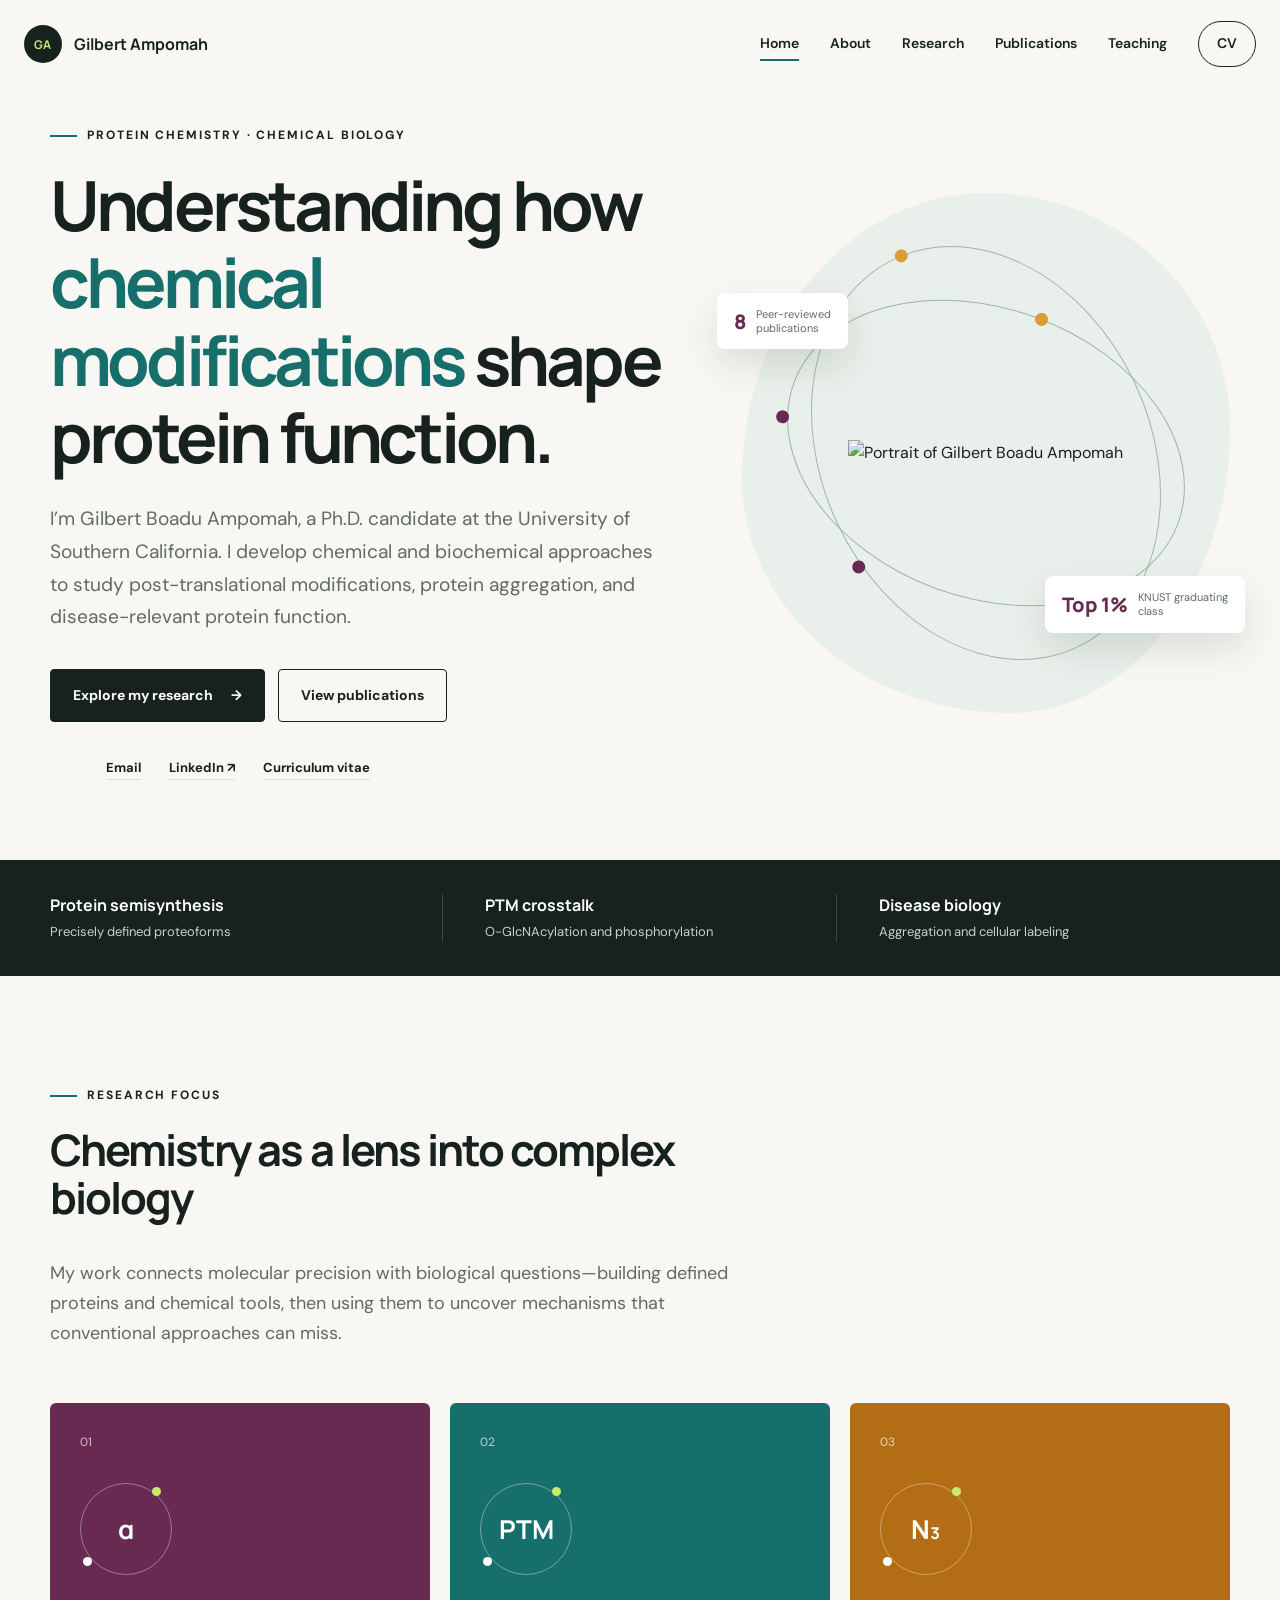
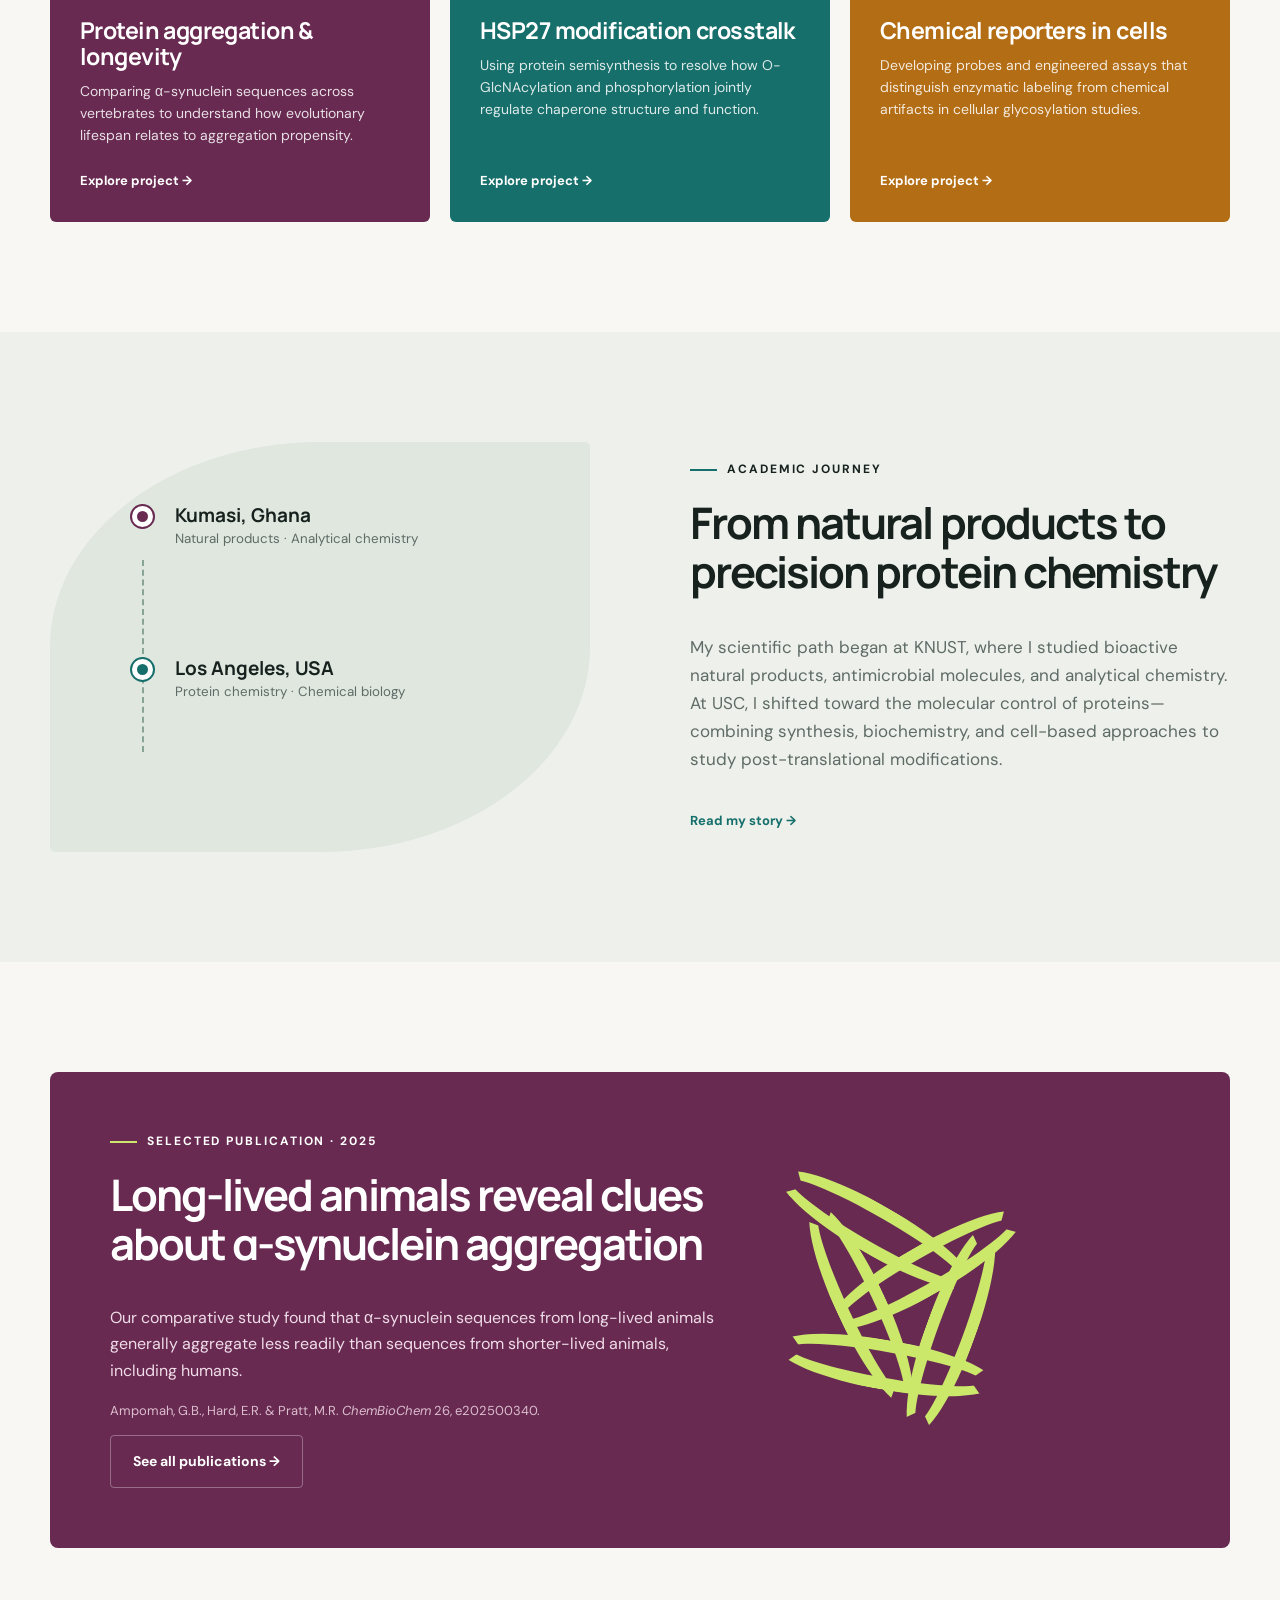
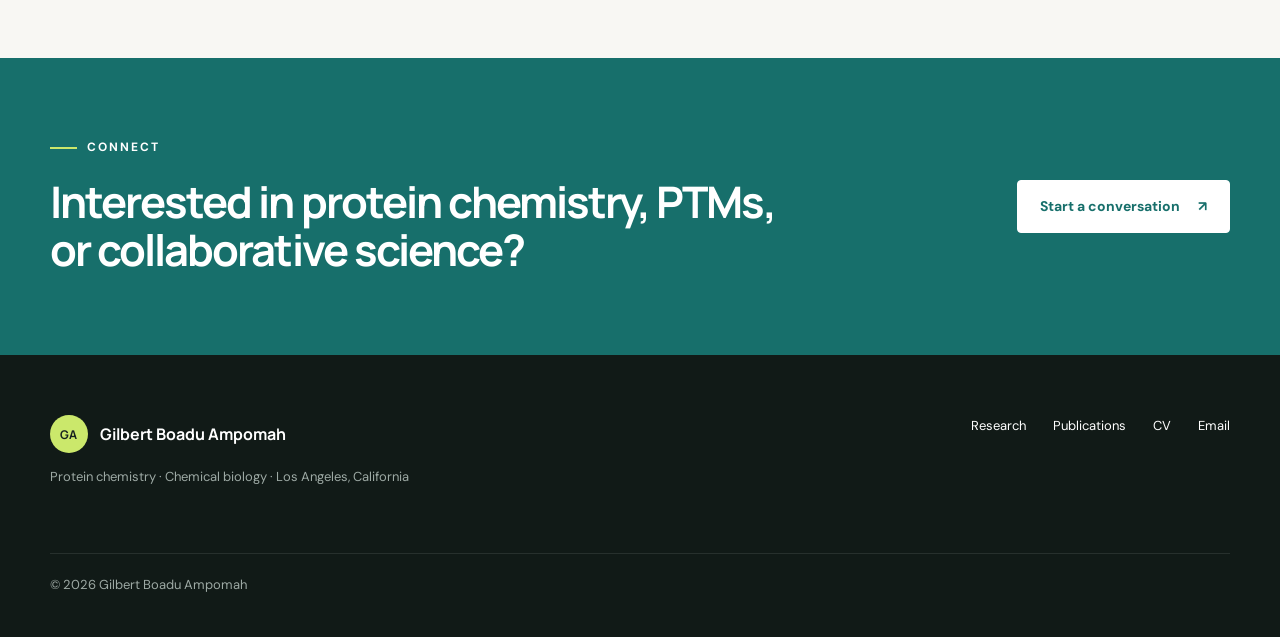
==== index.html @ d23932b8 "Update index.html" ====
<!doctype html>
<html lang="en">
<head>
  <meta charset="utf-8">
  <meta name="viewport" content="width=device-width, initial-scale=1">
  <meta name="description" content="Gilbert Boadu Ampomah is a protein chemist and chemical biologist studying post-translational modifications, protein function, and disease.">
  <title>Gilbert Boadu Ampomah | Protein Chemist</title>
  <link rel="preconnect" href="https://fonts.googleapis.com">
  <link rel="preconnect" href="https://fonts.gstatic.com" crossorigin>
  <link href="https://fonts.googleapis.com/css2?family=DM+Sans:wght@400;500;600;700&family=Manrope:wght@500;600;700;800&display=swap" rel="stylesheet">
  <link rel="stylesheet" href="assets/styles.css">
</head>
<body>
  <header class="site-header">
    <a class="brand" href="index.html" aria-label="Gilbert Ampomah home"><span class="brand-mark">GA</span><span>Gilbert Ampomah</span></a>
    <button class="menu-toggle" aria-expanded="false" aria-controls="site-nav"><span></span><span></span><span></span><span class="sr-only">Menu</span></button>
    <nav id="site-nav" class="site-nav" aria-label="Primary navigation">
      <a class="active" href="index.html">Home</a><a href="about.html">About</a><a href="research.html">Research</a><a href="publications.html">Publications</a><a href="teaching.html">Teaching</a><a class="nav-cta" href="cv.html">CV</a>
    </nav>
  </header>

  <main>
    <section class="hero wrap">
      <div class="hero-copy reveal">
        <p class="eyebrow"><span></span> Protein chemistry · Chemical biology</p>
        <h1>Understanding how <em>chemical modifications</em> shape protein function.</h1>
        <p class="lede">I’m Gilbert Boadu Ampomah, a Ph.D. candidate at the University of Southern California. I develop chemical and biochemical approaches to study post-translational modifications, protein aggregation, and disease-relevant protein function.</p>
        <div class="button-row"><a class="button primary" href="research.html">Explore my research <span>→</span></a><a class="button secondary" href="publications.html">View publications</a></div>
        <div class="mini-links"><a href="https://scholar.google.com/citations?user=2ACxZ1EAAAAJ&hl=en&oi=ao" target="_blank" rel="noreferrer"></a><a <a href="https://github.com/gampomah59/gampomah.github.io" target="_blank" rel="nonreferrer"></a> <a href="mailto:gilbertboadu@outlook.com">Email</a><a href="https://www.linkedin.com/in/gilbert-boadu-ampomah-b27706195/" target="_blank" rel="noreferrer">LinkedIn ↗</a><a href="cv.html">Curriculum vitae</a></div>
      </div>
      <div class="hero-visual reveal delay-1" aria-label="Abstract protein chemistry illustration">
        <div class="orbit orbit-one"><i></i><i></i><i></i></div><div class="orbit orbit-two"><i></i><i></i></div>
        <div class=<div class="portrait-placeholder"><img src="assets/gilbert-headshot.jpg" alt="Portrait of Gilbert Boadu Ampomah"></div>
        <div class="floating-card card-a"><b>8</b><span>Peer-reviewed<br>publications</span></div>
        <div class="floating-card card-b"><b>Top 1%</b><span>KNUST graduating<br>class</span></div>
      </div>
    </section>

    <section class="dark-band">
      <div class="wrap metrics">
        <div><strong>Protein semisynthesis</strong><span>Precisely defined proteoforms</span></div>
        <div><strong>PTM crosstalk</strong><span>O-GlcNAcylation and phosphorylation</span></div>
        <div><strong>Disease biology</strong><span>Aggregation and cellular labeling</span></div>
      </div>
    </section>

    <section class="section wrap">
      <div class="section-heading reveal"><p class="eyebrow"><span></span> Research focus</p><h2>Chemistry as a lens into complex biology</h2><p>My work connects molecular precision with biological questions—building defined proteins and chemical tools, then using them to uncover mechanisms that conventional approaches can miss.</p></div>
      <div class="research-grid">
        <a class="research-card plum reveal" href="research.html#synuclein"><span class="card-number">01</span><div class="molecule-icon">α</div><h3>Protein aggregation & longevity</h3><p>Comparing α-synuclein sequences across vertebrates to understand how evolutionary lifespan relates to aggregation propensity.</p><span class="text-link">Explore project →</span></a>
        <a class="research-card teal reveal delay-1" href="research.html#hsp27"><span class="card-number">02</span><div class="molecule-icon">PTM</div><h3>HSP27 modification crosstalk</h3><p>Using protein semisynthesis to resolve how O-GlcNAcylation and phosphorylation jointly regulate chaperone structure and function.</p><span class="text-link">Explore project →</span></a>
        <a class="research-card gold reveal delay-2" href="research.html#reporters"><span class="card-number">03</span><div class="molecule-icon">N₃</div><h3>Chemical reporters in cells</h3><p>Developing probes and engineered assays that distinguish enzymatic labeling from chemical artifacts in cellular glycosylation studies.</p><span class="text-link">Explore project →</span></a>
      </div>
    </section>

    <section class="section soft-section">
      <div class="wrap split-feature">
        <div class="journey-map reveal"><div class="map-line"></div><div class="map-stop ghana"><span></span><b>Kumasi, Ghana</b><small>Natural products · Analytical chemistry</small></div><div class="map-stop la"><span></span><b>Los Angeles, USA</b><small>Protein chemistry · Chemical biology</small></div></div>
        <div class="reveal delay-1"><p class="eyebrow"><span></span> Academic journey</p><h2>From natural products to precision protein chemistry</h2><p>My scientific path began at KNUST, where I studied bioactive natural products, antimicrobial molecules, and analytical chemistry. At USC, I shifted toward the molecular control of proteins—combining synthesis, biochemistry, and cell-based approaches to study post-translational modifications.</p><a class="text-link strong" href="about.html">Read my story →</a></div>
      </div>
    </section>

    <section class="section wrap">
      <div class="feature-publication reveal"><div><p class="eyebrow light"><span></span> Selected publication · 2025</p><h2>Long-lived animals reveal clues about α-synuclein aggregation</h2><p>Our comparative study found that α-synuclein sequences from long-lived animals generally aggregate less readily than sequences from shorter-lived animals, including humans.</p><p class="citation">Ampomah, G.B., Hard, E.R. & Pratt, M.R. <i>ChemBioChem</i> 26, e202500340.</p><a class="button light-button" href="publications.html">See all publications →</a></div><div class="protein-ribbon" aria-hidden="true"><span></span><span></span><span></span><span></span><span></span></div></div>
    </section>

    <section class="section contact-section"><div class="wrap contact-inner reveal"><div><p class="eyebrow light"><span></span> Connect</p><h2>Interested in protein chemistry, PTMs, or collaborative science?</h2></div><a class="button white" href="mailto:gilbertboadu@outlook.com">Start a conversation <span>↗</span></a></div></section>
  </main>
  <footer class="site-footer"><div class="wrap"><div><a class="brand footer-brand" href="index.html"><span class="brand-mark">GA</span><span>Gilbert Boadu Ampomah</span></a><p>Protein chemistry · Chemical biology · Los Angeles, California</p></div><div class="footer-links"><a href="research.html">Research</a><a href="publications.html">Publications</a><a href="cv.html">CV</a><a href="mailto:gilbertboadu@outlook.com">Email</a></div><p class="copyright">© <span data-year></span> Gilbert Boadu Ampomah</p></div></footer>
  <script src="assets/script.js"></script>
</body>
</html>
---- assets/styles.css ----
:root{--ink:#17221f;--muted:#5f6b67;--paper:#f8f7f3;--white:#fff;--plum:#682a51;--teal:#176f6b;--gold:#d89d35;--lime:#cbe86b;--line:#dce1dc;--display:'Manrope',sans-serif;--body:'DM Sans',sans-serif}*{box-sizing:border-box}html{scroll-behavior:smooth}body{margin:0;background:var(--paper);color:var(--ink);font:16px/1.65 var(--body)}a{color:inherit;text-decoration:none}img{max-width:100%}.wrap{width:min(1180px,calc(100% - 48px));margin:auto}.site-header{height:88px;display:flex;align-items:center;justify-content:space-between;width:min(1320px,calc(100% - 48px));margin:auto;position:relative;z-index:20}.brand{display:flex;gap:12px;align-items:center;font:700 16px var(--display)}.brand-mark{display:grid;place-items:center;width:38px;height:38px;border-radius:50%;background:var(--ink);color:var(--lime);font-size:12px;letter-spacing:.08em}.site-nav{display:flex;gap:31px;align-items:center;font-size:14px;font-weight:600}.site-nav a{padding:10px 0;position:relative}.site-nav a:not(.nav-cta):after{content:'';height:2px;position:absolute;left:0;right:100%;bottom:5px;background:var(--teal);transition:.25s}.site-nav a:hover:after,.site-nav a.active:after{right:0}.site-nav .nav-cta{padding:10px 18px;border:1px solid var(--ink);border-radius:100px}.site-nav .nav-cta:hover,.site-nav .nav-cta.active{background:var(--ink);color:white}.menu-toggle{display:none;background:none;border:0;padding:8px}.menu-toggle>span:not(.sr-only){display:block;width:24px;height:2px;background:var(--ink);margin:5px}.sr-only{position:absolute;width:1px;height:1px;padding:0;margin:-1px;overflow:hidden;clip:rect(0,0,0,0);white-space:nowrap;border:0}.hero{min-height:660px;display:grid;grid-template-columns:1.12fr .88fr;align-items:center;gap:70px;padding-top:38px;padding-bottom:80px}.eyebrow{text-transform:uppercase;letter-spacing:.16em;font-size:12px;font-weight:700;display:flex;align-items:center;gap:10px;margin:0 0 20px}.eyebrow span{width:27px;height:2px;background:var(--teal)}h1,h2,h3{font-family:var(--display);line-height:1.12;margin-top:0}h1{font-size:clamp(3rem,5.4vw,5.4rem);letter-spacing:-.055em;margin-bottom:28px}h1 em{font-style:normal;color:var(--teal)}h2{font-size:clamp(2rem,3.4vw,3.35rem);letter-spacing:-.045em}h3{font-size:1.35rem;letter-spacing:-.025em}.lede{font-size:1.2rem;line-height:1.7;color:var(--muted);max-width:720px}.narrow{max-width:790px}.button-row{display:flex;flex-wrap:wrap;gap:13px;margin:35px 0}.button{display:inline-flex;align-items:center;justify-content:center;gap:18px;padding:14px 22px;border-radius:4px;border:1px solid var(--ink);font-weight:700;font-size:14px;cursor:pointer;background:transparent}.button.primary{background:var(--ink);color:white}.button.primary:hover{background:var(--teal);border-color:var(--teal)}.button.secondary:hover{background:white}.mini-links{display:flex;gap:28px;font-size:13px;font-weight:700}.mini-links a{border-bottom:1px solid var(--line)}.hero-visual{height:520px;position:relative;display:grid;place-items:center;background:#e9efea;border-radius:50% 50% 45% 55% / 55% 45% 55% 45%}.portrait-placeholder{width:245px;height:310px;border-radius:130px 130px 22px 22px;background:linear-gradient(155deg,var(--teal),#0d3735);display:grid;place-items:center;color:white;box-shadow:0 30px 60px #173a3028;position:relative;z-index:2}.portrait-placeholder span{font:800 54px var(--display);letter-spacing:-.05em}.portrait-placeholder small{position:absolute;bottom:22px;text-transform:uppercase;letter-spacing:.2em;opacity:.6}.orbit{position:absolute;border:1px solid #9fb6ab;border-radius:50%;animation:spin 24s linear infinite}.orbit-one{width:410px;height:290px;transform:rotate(20deg)}.orbit-two{width:330px;height:430px;transform:rotate(-25deg);animation-direction:reverse}.orbit i{position:absolute;width:13px;height:13px;border-radius:50%;background:var(--gold);top:-7px;left:50%}.orbit i:nth-child(2){top:60%;left:-6px;background:var(--plum)}.orbit i:nth-child(3){top:80%;left:85%;background:var(--lime)}@keyframes spin{to{transform:rotate(380deg)}}.floating-card{position:absolute;background:white;padding:14px 17px;border-radius:8px;box-shadow:0 16px 35px #1c352b1f;display:flex;gap:10px;align-items:center;z-index:3}.floating-card b{font:800 20px var(--display);color:var(--plum)}.floating-card span{font-size:11px;line-height:1.3;color:var(--muted)}.card-a{left:-25px;top:100px}.card-b{right:-15px;bottom:80px}.dark-band{background:var(--ink);color:white}.metrics{display:grid;grid-template-columns:repeat(3,1fr);padding:34px 0}.metrics div{padding:0 42px;border-right:1px solid #ffffff28}.metrics div:first-child{padding-left:0}.metrics div:last-child{border:0}.metrics strong,.metrics span{display:block}.metrics strong{font:700 16px var(--display);margin-bottom:5px}.metrics span{font-size:13px;color:#c7d1cc}.section{padding-top:110px;padding-bottom:110px}.section-heading{max-width:710px;margin-bottom:55px}.section-heading>p:last-child{color:var(--muted);font-size:18px}.research-grid{display:grid;grid-template-columns:repeat(3,1fr);gap:20px}.research-card{min-height:405px;padding:30px;border-radius:6px;color:white;display:flex;flex-direction:column;position:relative;overflow:hidden;transition:.3s}.research-card:hover{transform:translateY(-7px);box-shadow:0 20px 50px #1d332724}.research-card.plum{background:var(--plum)}.research-card.teal{background:var(--teal)}.research-card.gold{background:#b36d14}.card-number{font-size:12px;opacity:.7}.molecule-icon{width:92px;height:92px;margin:30px 0 42px;display:grid;place-items:center;border:1px solid #ffffff5e;border-radius:50%;font:700 26px var(--display);position:relative}.molecule-icon:after,.molecule-icon:before{content:'';position:absolute;width:9px;height:9px;border-radius:50%;background:var(--lime);top:3px;right:10px}.molecule-icon:after{bottom:8px;left:2px;top:auto;right:auto;background:#fff}.research-card h3{font-size:1.45rem;margin-bottom:12px}.research-card p{font-size:14px;line-height:1.55;opacity:.85;margin:0 0 24px}.text-link{margin-top:auto;font-weight:700;font-size:13px}.text-link.strong{color:var(--teal);display:inline-block;margin-top:20px}.soft-section{background:#edf0eb}.split-feature{display:grid;grid-template-columns:1fr 1fr;gap:100px;align-items:center}.split-feature p:not(.eyebrow){font-size:17px;color:var(--muted)}.journey-map{height:410px;background:#dfe7df;border-radius:50% 5px 50% 5px;position:relative;padding:60px}.map-line{position:absolute;top:118px;bottom:100px;left:92px;border-left:2px dashed #89a497}.map-stop{position:relative;padding-left:65px;margin-bottom:105px}.map-stop span{position:absolute;left:22px;top:4px;width:21px;height:21px;border:5px solid white;border-radius:50%;background:var(--plum);box-shadow:0 0 0 2px var(--plum)}.map-stop.la span{background:var(--teal);box-shadow:0 0 0 2px var(--teal)}.map-stop b,.map-stop small{display:block}.map-stop b{font:700 19px var(--display)}.map-stop small{color:var(--muted)}.feature-publication{background:var(--plum);min-height:440px;border-radius:8px;color:white;padding:60px;display:grid;grid-template-columns:1.2fr .8fr;align-items:center;overflow:hidden}.feature-publication h2{max-width:650px}.feature-publication>div>p:not(.eyebrow,.citation){max-width:620px;color:#f0dce8}.citation{font-size:13px;color:#dbbdce}.eyebrow.light span{background:var(--lime)}.light-button{border-color:#ffffff50}.light-button:hover{background:white;color:var(--plum)}.protein-ribbon{height:300px;position:relative}.protein-ribbon span{position:absolute;width:220px;height:50px;border:12px solid var(--lime);border-left-color:transparent;border-right-color:transparent;border-radius:50%;transform:rotate(var(--r));top:var(--t);left:var(--l)}.protein-ribbon span:nth-child(1){--r:30deg;--t:45px;--l:20px}.protein-ribbon span:nth-child(2){--r:-30deg;--t:85px;--l:70px}.protein-ribbon span:nth-child(3){--r:65deg;--t:120px;--l:5px}.protein-ribbon span:nth-child(4){--r:-70deg;--t:145px;--l:95px}.protein-ribbon span:nth-child(5){--r:10deg;--t:180px;--l:30px}.contact-section{background:var(--teal);color:white;padding:80px 0}.contact-inner{display:flex;justify-content:space-between;align-items:center;gap:50px}.contact-inner h2{max-width:750px;margin-bottom:0}.button.white{background:white;color:var(--teal);border-color:white;white-space:nowrap}.site-footer{background:#111a17;color:white;padding:60px 0 28px}.site-footer>.wrap{display:grid;grid-template-columns:1fr auto;gap:40px}.footer-brand{margin-bottom:13px}.footer-brand .brand-mark{background:var(--lime);color:var(--ink)}.site-footer p{font-size:13px;color:#9da9a4}.footer-links{display:flex;gap:27px;font-size:13px}.copyright{grid-column:1/-1;border-top:1px solid #ffffff18;padding-top:20px}.page-hero{padding-top:110px;padding-bottom:90px}.page-hero h1{max-width:1050px;font-size:clamp(2.8rem,5vw,4.9rem)}.page-hero.compact{padding-bottom:35px}.story-layout{display:grid;grid-template-columns:320px 1fr;gap:100px;padding-top:20px}.profile-panel{background:var(--ink);color:white;padding:32px;align-self:start;position:sticky;top:25px}.large-monogram{height:255px;background:var(--teal);display:grid;place-items:center;font:800 64px var(--display);color:var(--lime);margin-bottom:28px}.profile-panel h2{font-size:1.35rem;margin-bottom:6px}.profile-panel p{font-size:14px;color:#bec9c4}.profile-panel b{color:white}.profile-rule{border-top:1px solid #ffffff32;margin:24px 0}.prose{max-width:720px}.prose h2{font-size:2.6rem}.prose p{font-size:18px;color:var(--muted);margin:0 0 24px}.prose strong{color:var(--ink)}.timeline{display:grid;grid-template-columns:repeat(4,1fr);border-top:2px solid var(--ink)}.timeline article{padding:30px 25px;border-right:1px solid #cbd3cd;position:relative}.timeline article:before{content:'';position:absolute;width:12px;height:12px;border-radius:50%;background:var(--teal);top:-7px;left:24px}.timeline span{font-size:12px;font-weight:700;color:var(--teal)}.timeline h3{font-size:1.1rem;margin:15px 0 10px}.timeline p{font-size:14px;color:var(--muted)}.two-column{display:grid;grid-template-columns:.7fr 1.3fr;gap:100px}.award-list div{display:grid;grid-template-columns:100px 1fr;border-top:1px solid var(--line);padding:20px 0}.award-list b{color:var(--teal)}.project-section{display:grid;grid-template-columns:1fr 1fr;gap:90px;align-items:center;padding-top:55px;padding-bottom:115px;scroll-margin-top:40px}.project-section.reverse .project-art{order:2}.project-art{height:440px;position:relative;display:grid;place-items:center;border-radius:5px;overflow:hidden;color:white}.plum-art{background:var(--plum)}.teal-art{background:var(--teal)}.gold-art{background:#b36d14}.project-art small{position:absolute;bottom:22px;left:25px;text-transform:uppercase;letter-spacing:.12em;font-size:10px}.giant-symbol{font:800 85px var(--display);z-index:2}.fibrils i{position:absolute;height:8px;width:310px;background:var(--lime);border-radius:50%;left:80px;transform:rotate(var(--a));top:var(--y);opacity:.75}.fibrils i:nth-child(1){--a:25deg;--y:90px}.fibrils i:nth-child(2){--a:-35deg;--y:160px}.fibrils i:nth-child(3){--a:12deg;--y:260px}.fibrils i:nth-child(4){--a:-18deg;--y:330px}.node-web i,.cell-shape i{position:absolute;border:1px solid #ffffff72;border-radius:50%}.node-web i:nth-child(1){width:330px;height:180px}.node-web i:nth-child(2){width:180px;height:330px}.node-web i:nth-child(3){width:260px;height:260px}.node-web i:nth-child(4){width:12px;height:12px;background:var(--lime);border:0;left:68%;top:21%}.cell-shape i:nth-child(1){width:340px;height:290px;border-width:2px}.cell-shape i:nth-child(2){width:150px;height:140px;background:#ffffff16;left:31%;top:34%}.cell-shape i:nth-child(3){width:20px;height:20px;background:var(--lime);border:0;left:25%;top:25%}.project-index{font-size:12px;text-transform:uppercase;letter-spacing:.14em;color:var(--teal);font-weight:700}.project-copy h2{font-size:2.65rem}.project-copy>p:not(.project-index){color:var(--muted);font-size:17px}.tag-list{list-style:none;padding:0;display:flex;flex-wrap:wrap;gap:8px;margin-top:28px}.tag-list li{border:1px solid var(--line);border-radius:100px;padding:7px 13px;font-size:11px;font-weight:600;background:white}.future-banner{background:var(--ink);color:white;padding:100px 0}.future-banner h2{max-width:900px}.future-banner p:last-child{max-width:700px;color:#bfc9c4;font-size:18px}.filter-row{display:flex;flex-wrap:wrap;gap:8px;margin-bottom:50px}.filter{font:600 13px var(--body);padding:10px 18px;border:1px solid var(--line);background:transparent;border-radius:100px;cursor:pointer}.filter.active,.filter:hover{background:var(--ink);color:white;border-color:var(--ink)}.publication-list{border-top:1px solid var(--ink)}.publication-list article{display:grid;grid-template-columns:100px 1fr;gap:30px;padding:33px 0;border-bottom:1px solid var(--line)}.publication-list article[hidden]{display:none}.pub-year{font:800 20px var(--display);color:var(--teal)}.pub-type{font-size:11px;text-transform:uppercase;letter-spacing:.12em;color:var(--plum);font-weight:700}.publication-list h2{font-size:1.4rem;max-width:880px;margin-bottom:12px}.publication-list article div>p:last-child{font-size:14px;color:var(--muted)}.teaching-intro{display:grid;grid-template-columns:1fr 1fr;gap:80px;margin-bottom:90px}.teaching-intro blockquote{font:600 2rem/1.35 var(--display);letter-spacing:-.03em;margin:0;color:var(--plum)}.teaching-intro>p{font-size:18px;color:var(--muted)}.experience-list{border-top:2px solid var(--ink)}.experience-list article{display:grid;grid-template-columns:125px 1fr;gap:35px;padding:40px 0;border-bottom:1px solid var(--line)}.date-pill{color:var(--teal);font-weight:700}.experience-list h2{font-size:1.55rem;margin-bottom:7px}.institution{font-size:13px;font-weight:700;color:var(--plum)}.experience-list article div>p:last-child{color:var(--muted);max-width:780px}.principle-grid{display:grid;grid-template-columns:repeat(4,1fr);gap:15px}.principle-grid article{background:white;padding:28px;min-height:260px}.principle-grid span{font:800 12px var(--display);color:var(--teal)}.principle-grid h3{margin-top:65px}.principle-grid p{font-size:14px;color:var(--muted)}.cv-layout{display:grid;grid-template-columns:270px 1fr;gap:90px;padding-top:30px}.cv-layout aside{border-right:1px solid var(--line);padding-right:40px}.cv-layout aside h2{font-size:1rem;text-transform:uppercase;letter-spacing:.12em;margin-top:0;margin-bottom:18px}.cv-layout aside h2:not(:first-child){margin-top:55px}.plain-list{list-style:none;padding:0;margin:0;color:var(--muted);font-size:14px}.plain-list li{padding:7px 0;border-bottom:1px solid var(--line)}.cv-main>section{margin-bottom:65px}.cv-main>section>h2{font-size:1.9rem;border-bottom:2px solid var(--ink);padding-bottom:12px}.cv-entry{display:grid;grid-template-columns:130px 1fr;column-gap:25px;padding:18px 0;border-bottom:1px solid var(--line)}.cv-entry>span{grid-row:1/3;font-size:12px;font-weight:700;color:var(--teal)}.cv-entry h3{font-size:1.05rem;margin:0 0 6px}.cv-entry p{grid-column:2;color:var(--muted);font-size:14px;margin:0}.reveal{opacity:0;transform:translateY(20px);transition:opacity .65s,transform .65s}.reveal.visible{opacity:1;transform:none}.delay-1{transition-delay:.12s}.delay-2{transition-delay:.24s}@media(max-width:900px){.site-header{height:72px}.menu-toggle{display:block}.site-nav{display:none;position:absolute;top:70px;left:0;right:0;background:var(--paper);padding:22px;box-shadow:0 15px 30px #18332518;flex-direction:column;align-items:flex-start}.site-nav.open{display:flex}.hero{grid-template-columns:1fr;padding-top:70px}.hero-visual{max-width:580px;width:100%;margin:auto}.metrics{grid-template-columns:1fr}.metrics div{border-right:0;border-bottom:1px solid #ffffff24;padding:18px 0}.research-grid,.timeline,.principle-grid{grid-template-columns:1fr 1fr}.split-feature,.feature-publication,.project-section,.project-section.reverse,.story-layout,.two-column,.teaching-intro{grid-template-columns:1fr}.project-section.reverse .project-art{order:0}.story-layout,.split-feature{gap:55px}.profile-panel{position:static;max-width:400px}.large-monogram{height:200px}.protein-ribbon{display:none}.contact-inner{align-items:flex-start;flex-direction:column}.cv-layout{grid-template-columns:1fr}.cv-layout aside{border-right:0;border-bottom:1px solid var(--line);padding:0 0 35px}.site-footer>.wrap{grid-template-columns:1fr}.copyright{grid-column:1}}@media(max-width:600px){.wrap,.site-header{width:min(100% - 30px,1180px)}h1{font-size:2.75rem}.hero{min-height:auto;gap:25px}.hero-visual{height:390px;transform:scale(.9)}.floating-card{display:none}.orbit-one{width:330px}.orbit-two{height:340px}.portrait-placeholder{height:260px;width:200px}.mini-links{flex-wrap:wrap}.metrics{padding:20px 0}.section{padding-top:75px;padding-bottom:75px}.research-grid,.timeline,.principle-grid{grid-template-columns:1fr}.research-card{min-height:355px}.split-feature{gap:45px}.journey-map{height:370px;padding:45px 30px}.map-line{left:62px}.feature-publication{padding:36px 25px}.page-hero{padding-top:70px;padding-bottom:55px}.story-layout{padding-top:0}.project-section{gap:35px;padding-bottom:80px}.project-art{height:340px}.project-copy h2{font-size:2rem}.publication-list article{grid-template-columns:1fr;gap:8px}.teaching-intro{gap:20px}.experience-list article{grid-template-columns:1fr;gap:10px}.cv-entry{grid-template-columns:1fr}.cv-entry>span{grid-row:auto}.cv-entry p{grid-column:1}.footer-links{flex-wrap:wrap}.contact-inner h2{font-size:2rem}}@media print{.site-header,.site-footer,.button-row{display:none}.page-hero{padding:25px 0}.cv-layout{padding-top:0}.section{padding:20px 0}body{background:white}.cv-main>section{break-inside:avoid;margin-bottom:25px}}
.portrait-placeholder {
  overflow: hidden;
}

.portrait-placeholder img {
  width: 100%;
  height: 100%;
  object-fit: cover;
  object-position: center top;
}
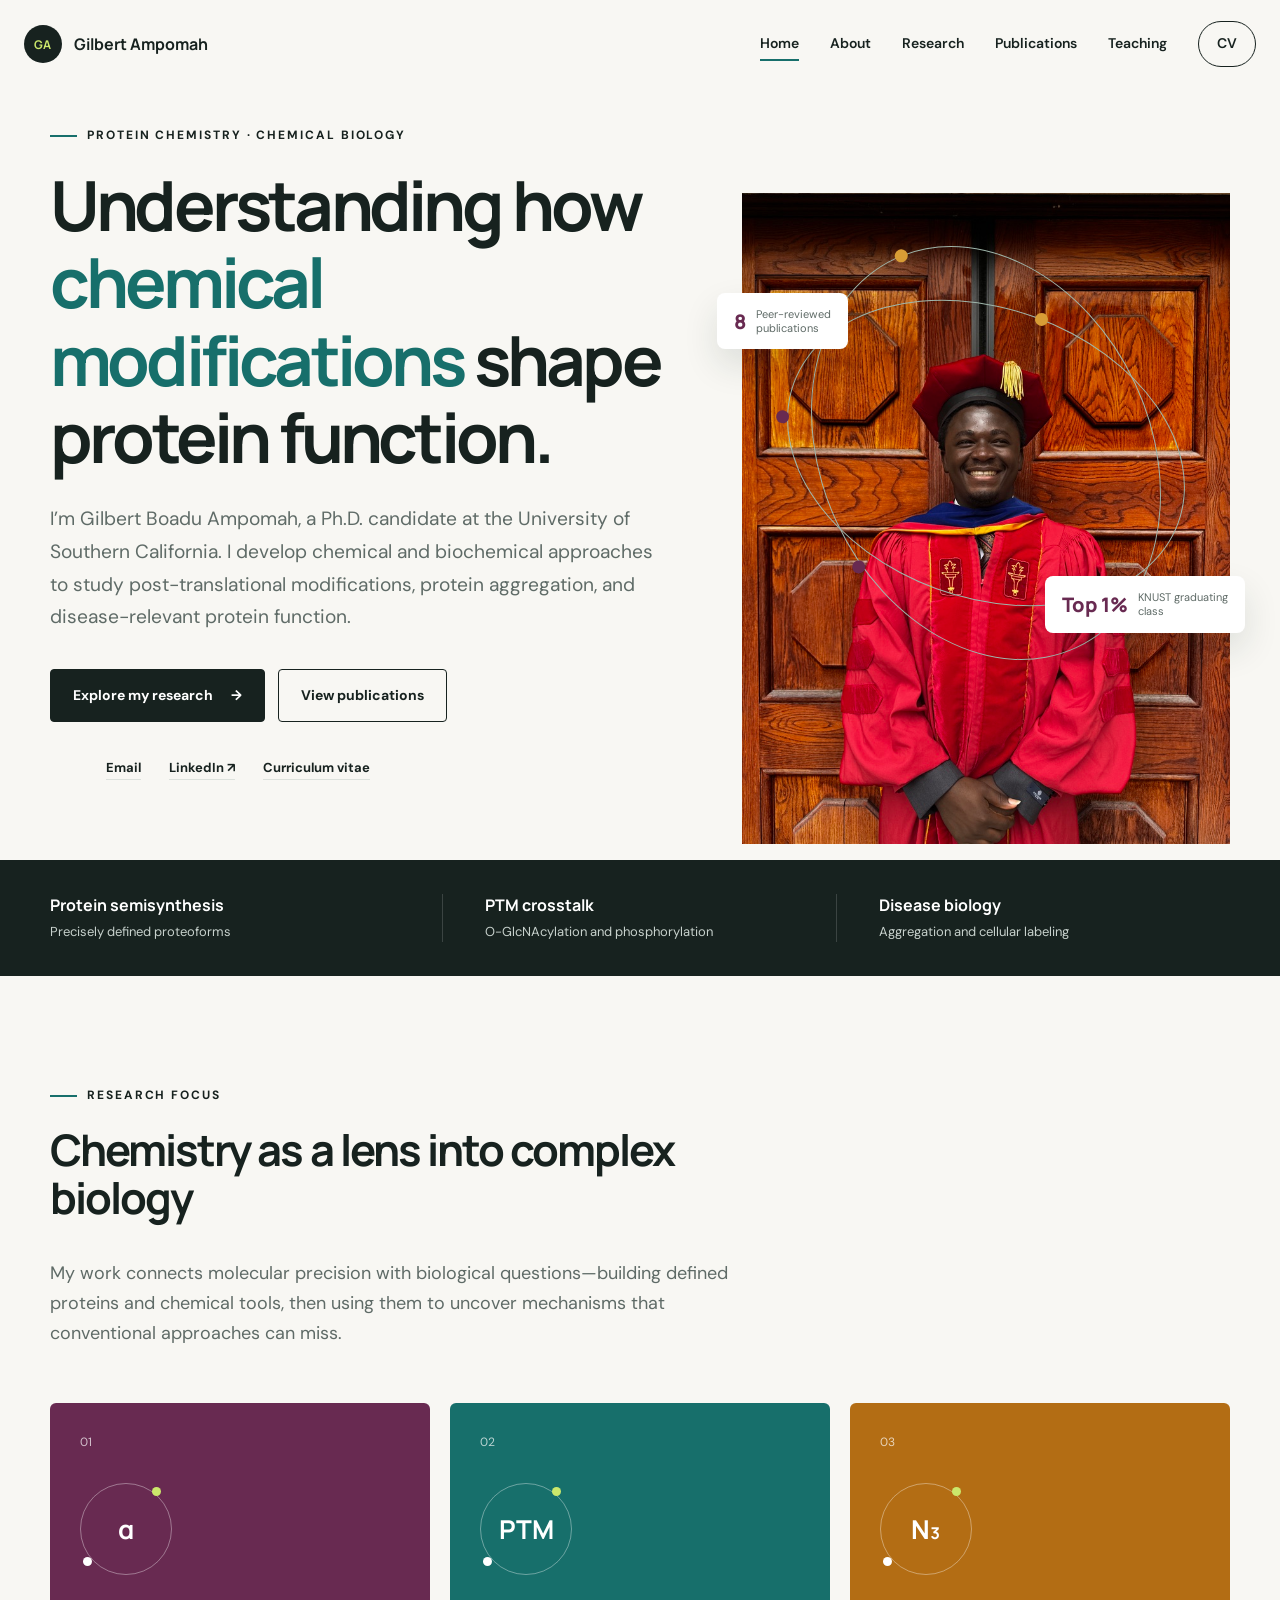
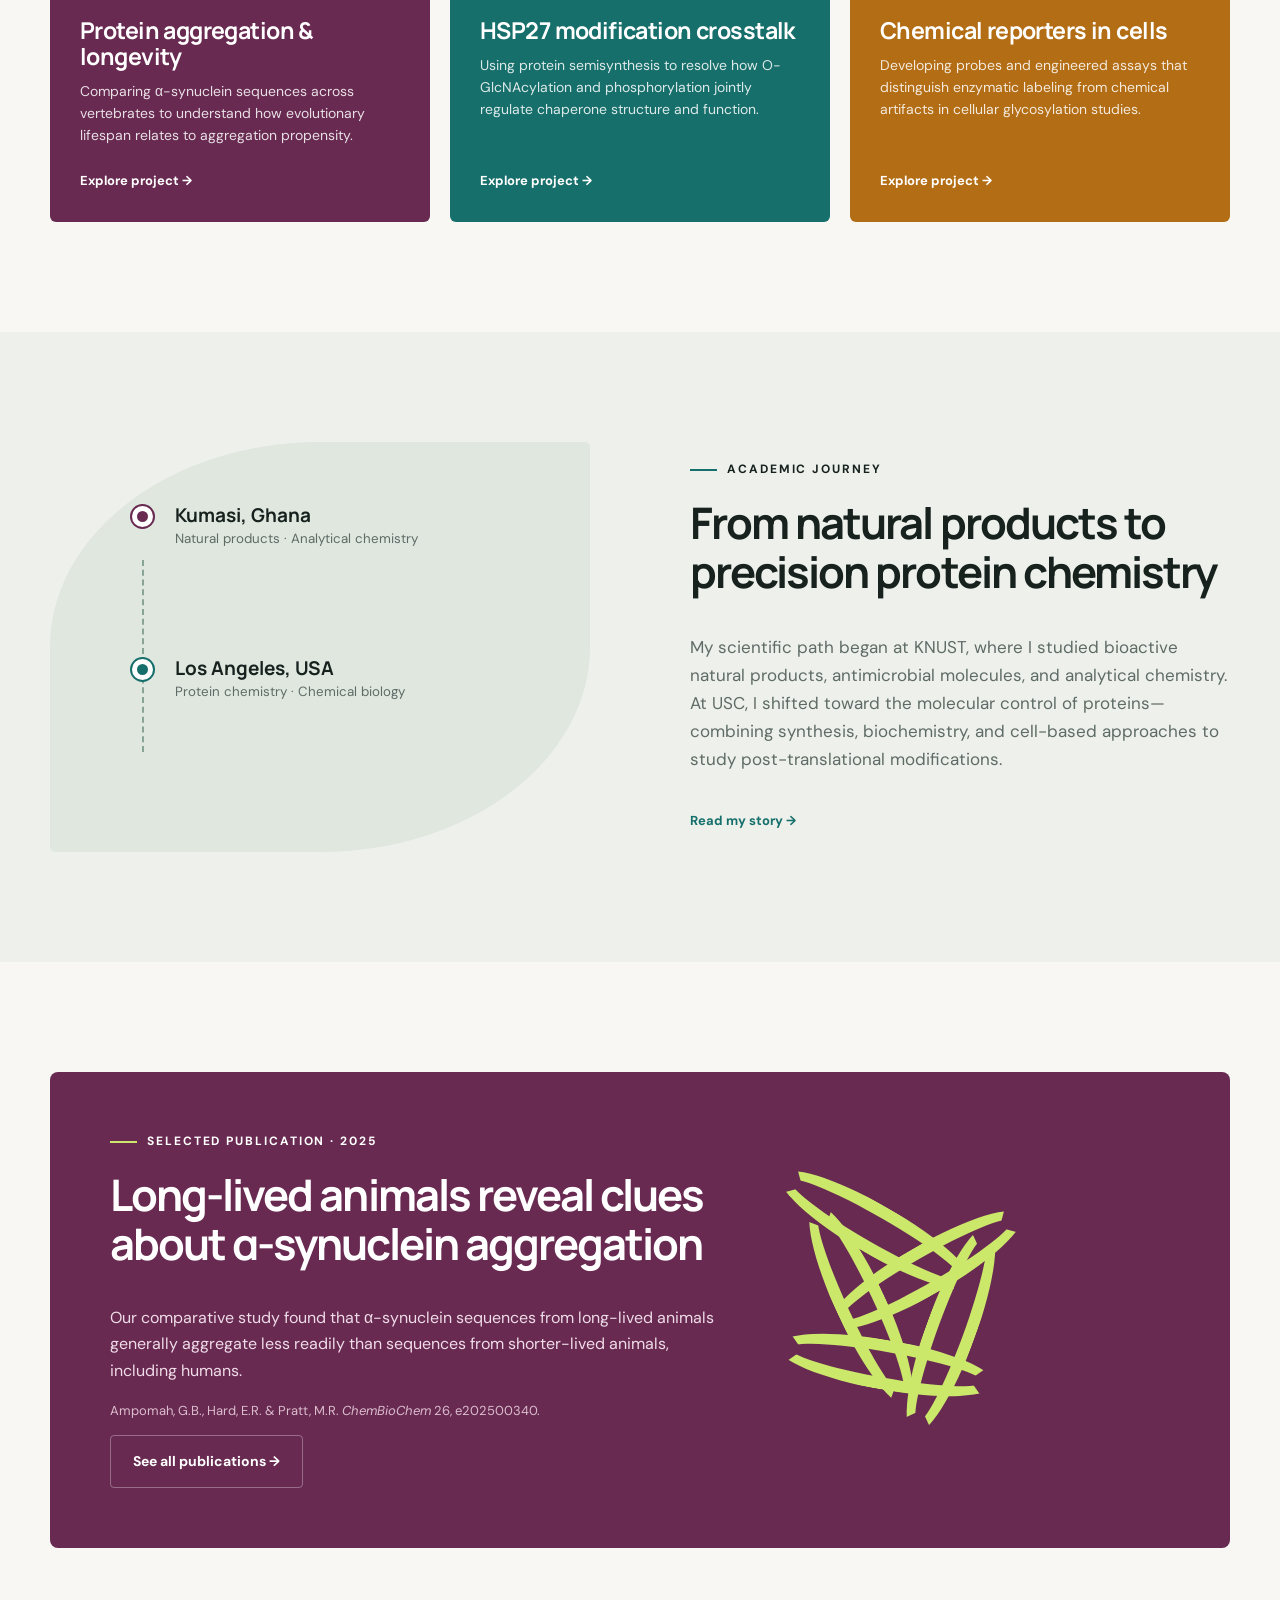
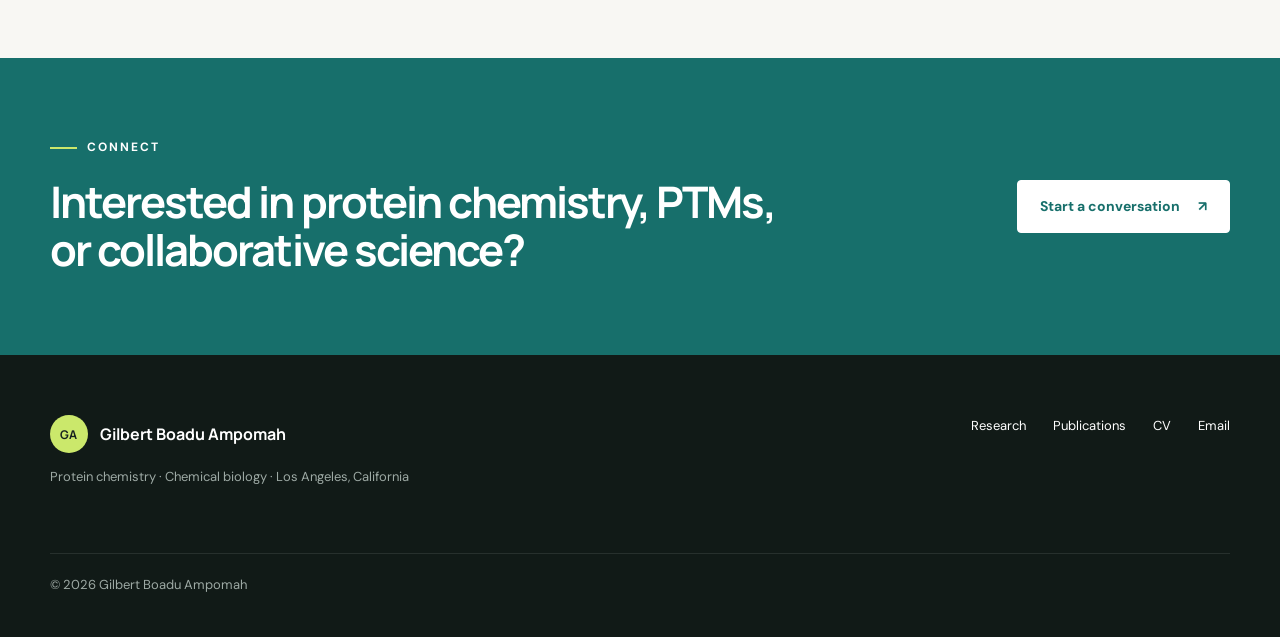
==== commit 7035b7af: "Update index.html" ====
--- a/index.html
+++ b/index.html
@@ -30,7 +30,7 @@
       </div>
       <div class="hero-visual reveal delay-1" aria-label="Abstract protein chemistry illustration">
         <div class="orbit orbit-one"><i></i><i></i><i></i></div><div class="orbit orbit-two"><i></i><i></i></div>
-        <div class=<div class="portrait-placeholder"><img src="assets/gilbert-headshot.jpg" alt="Portrait of Gilbert Boadu Ampomah"></div>
+        <div class=<div class="portrait-placeholder"><img src="assets/gilbert-headshot.jpeg" alt="Portrait of Gilbert Boadu Ampomah"></div>
         <div class="floating-card card-a"><b>8</b><span>Peer-reviewed<br>publications</span></div>
         <div class="floating-card card-b"><b>Top 1%</b><span>KNUST graduating<br>class</span></div>
       </div>
--- a/assets/styles.css
+++ b/assets/styles.css
@@ -9,3 +9,49 @@
   object-fit: cover;
   object-position: center top;
 }
+
+/* Research project images — remove illustration containers */
+.project-section .project-art.image-art {
+  display: block;
+  height: auto;
+  min-height: 0;
+  padding: 0;
+  margin: 0;
+  overflow: visible;
+  background: transparent;
+  border: none;
+  border-radius: 0;
+  color: inherit;
+}
+
+/* Display the images at a larger size */
+.project-section .project-art.image-art img {
+  display: block;
+  width: 115%;
+  max-width: none;
+  height: auto;
+  margin-left: -7.5%;
+  padding: 0;
+  border: none;
+  border-radius: 0;
+  object-fit: initial;
+  box-shadow: none;
+}
+
+/* Give the image slightly more space than the text */
+.project-section {
+  grid-template-columns: 1.1fr 0.9fr;
+  gap: 65px;
+}
+
+/* Preserve the layout on smaller screens */
+@media (max-width: 900px) {
+  .project-section {
+    grid-template-columns: 1fr;
+  }
+
+  .project-section .project-art.image-art img {
+    width: 100%;
+    margin-left: 0;
+  }
+}
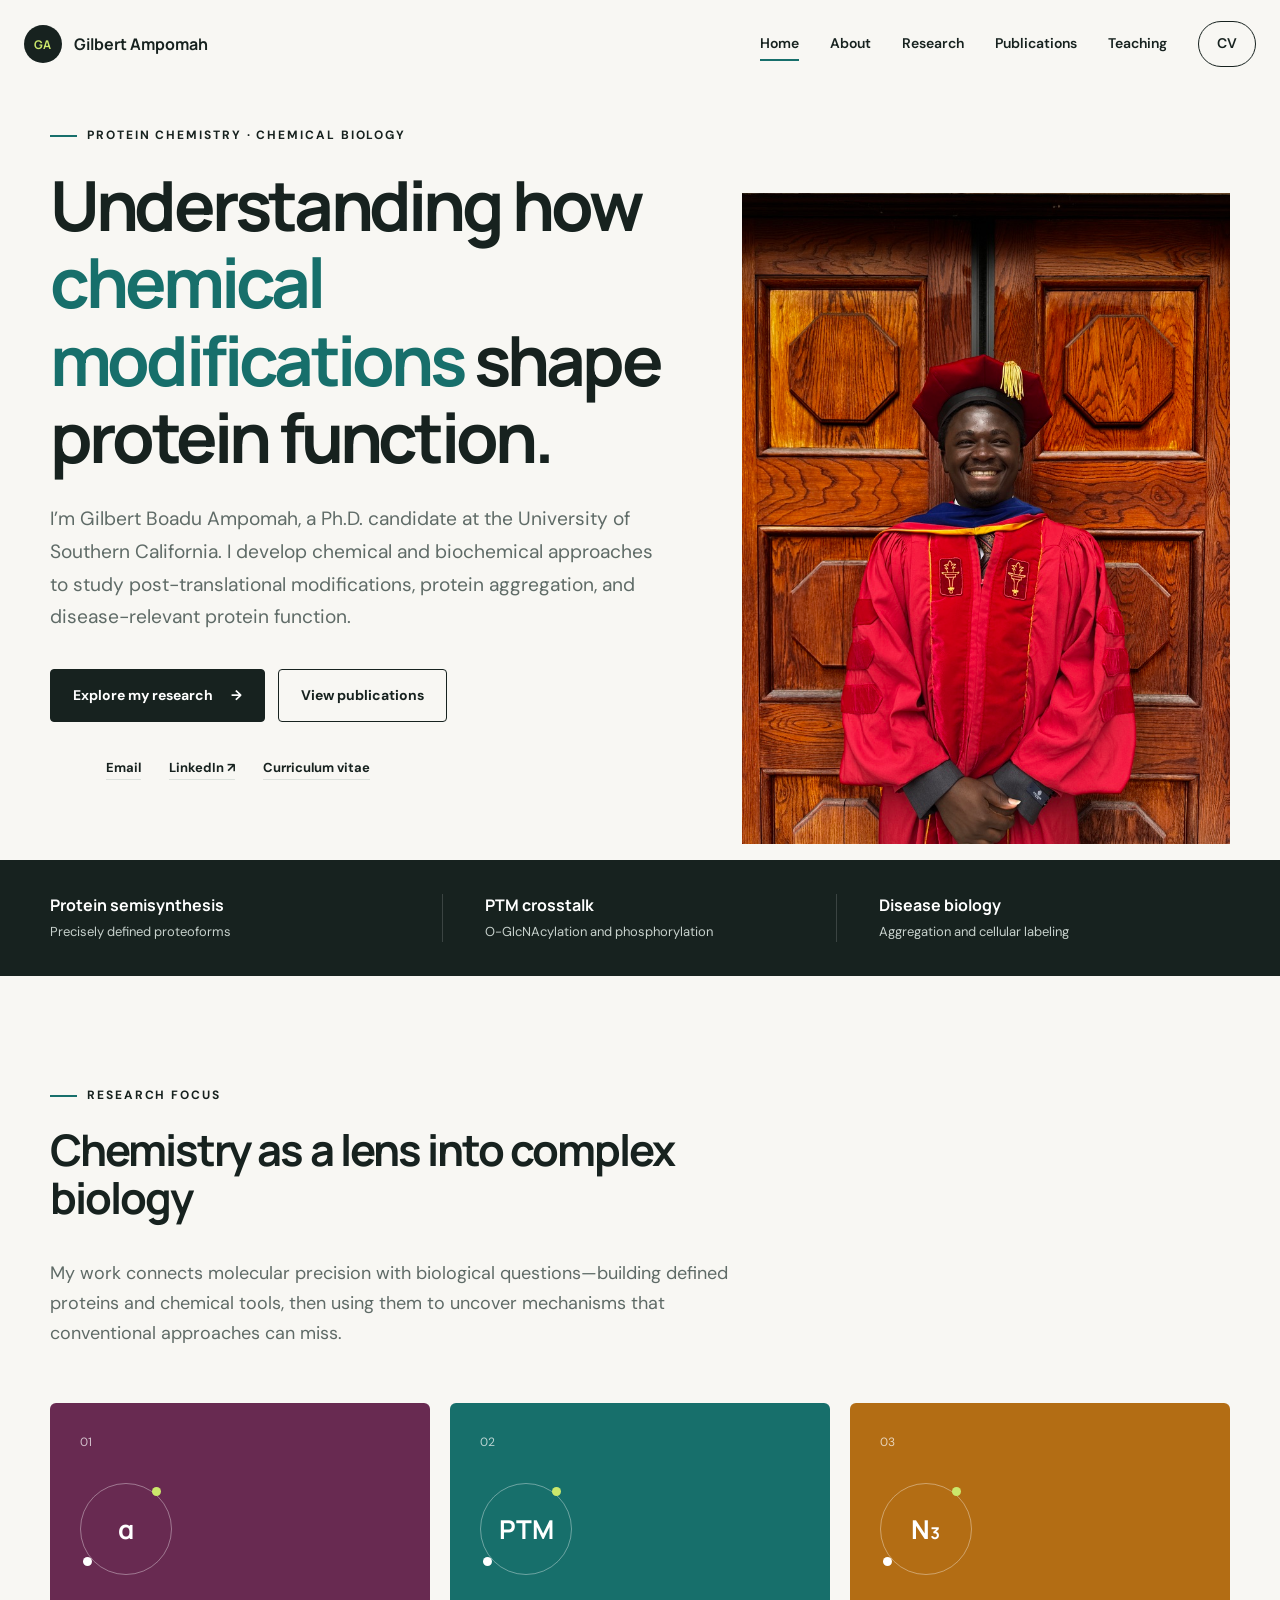
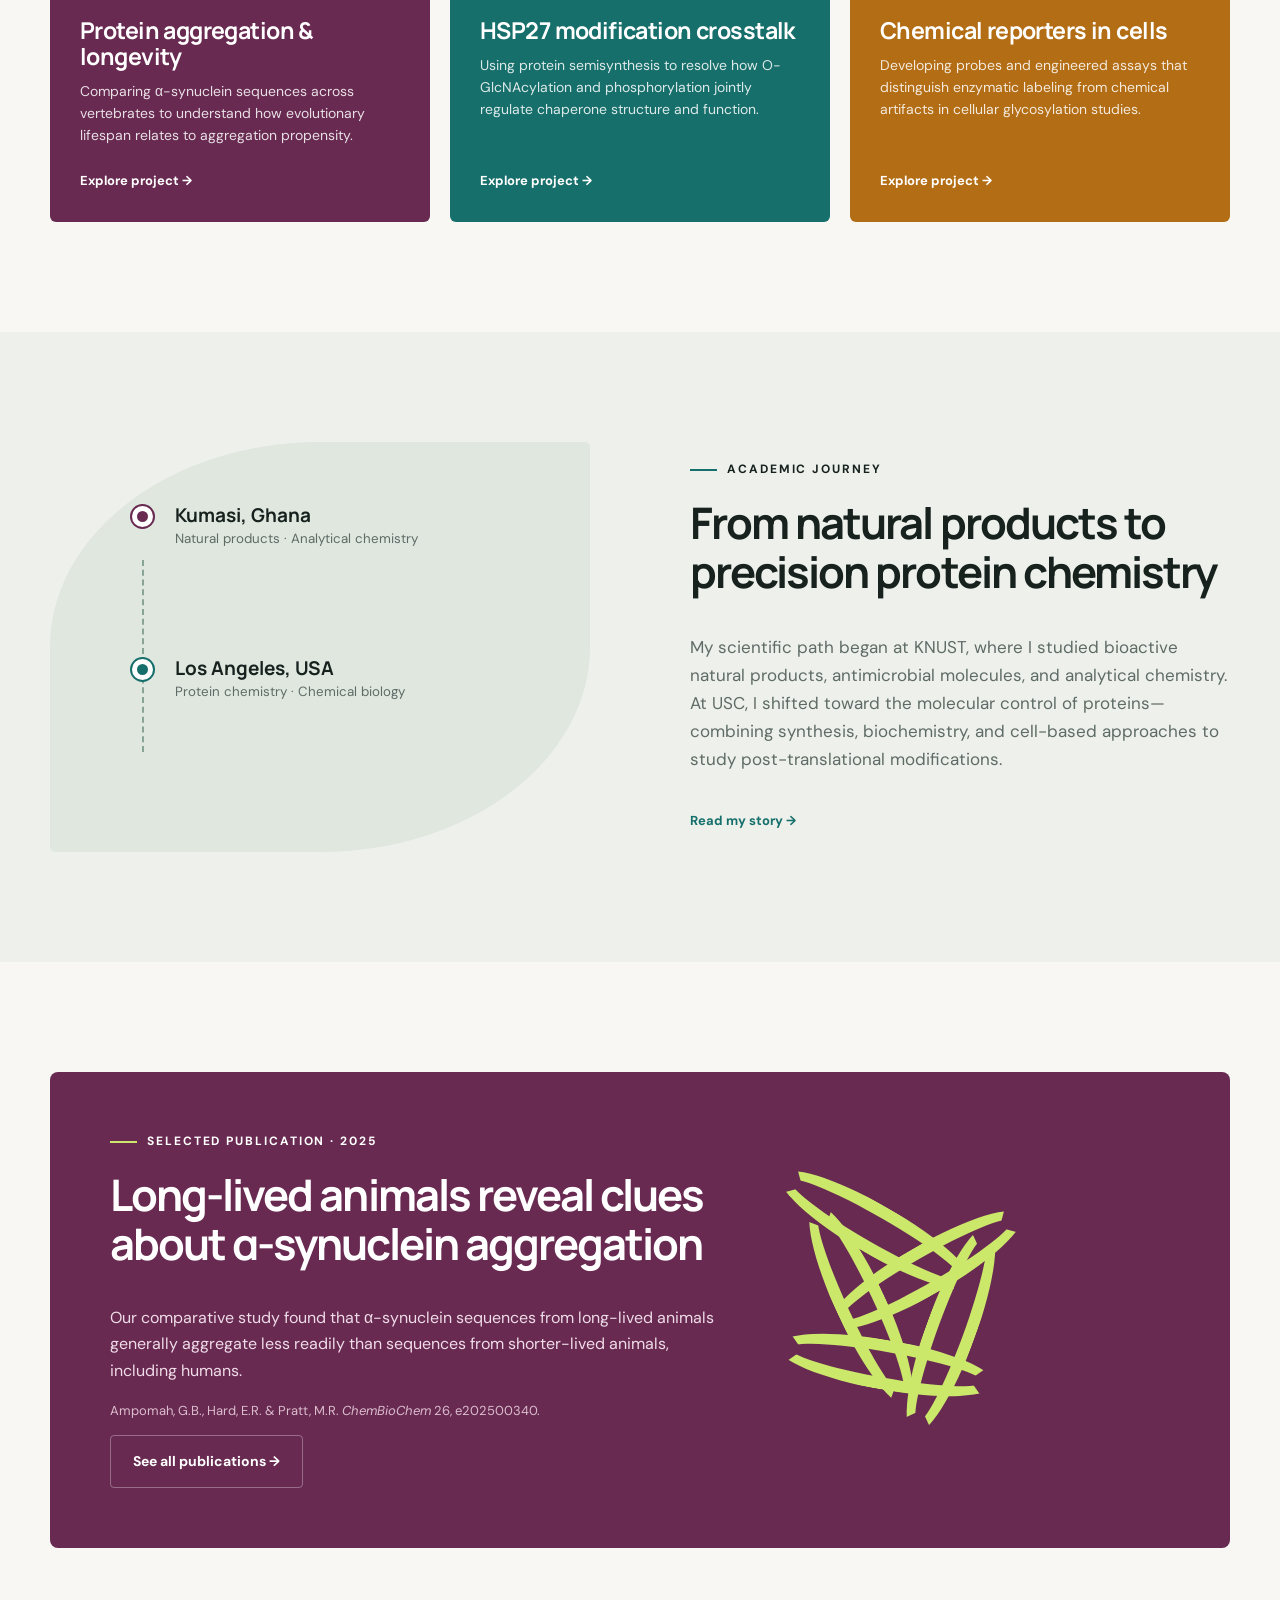
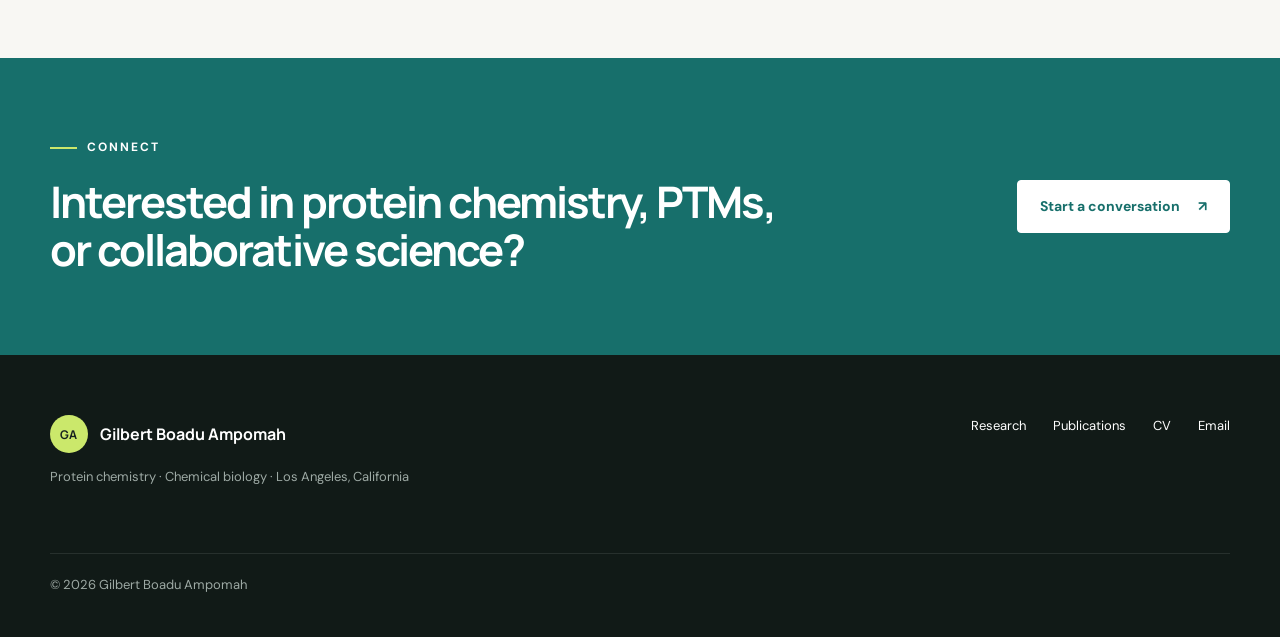
==== commit 58d09d00: "Update index.html" ====
--- a/index.html
+++ b/index.html
@@ -29,10 +29,7 @@
         <div class="mini-links"><a href="https://scholar.google.com/citations?user=2ACxZ1EAAAAJ&hl=en&oi=ao" target="_blank" rel="noreferrer"></a><a <a href="https://github.com/gampomah59/gampomah.github.io" target="_blank" rel="nonreferrer"></a> <a href="mailto:gilbertboadu@outlook.com">Email</a><a href="https://www.linkedin.com/in/gilbert-boadu-ampomah-b27706195/" target="_blank" rel="noreferrer">LinkedIn ↗</a><a href="cv.html">Curriculum vitae</a></div>
       </div>
       <div class="hero-visual reveal delay-1" aria-label="Abstract protein chemistry illustration">
-        <div class="orbit orbit-one"><i></i><i></i><i></i></div><div class="orbit orbit-two"><i></i><i></i></div>
         <div class=<div class="portrait-placeholder"><img src="assets/gilbert-headshot.jpeg" alt="Portrait of Gilbert Boadu Ampomah"></div>
-        <div class="floating-card card-a"><b>8</b><span>Peer-reviewed<br>publications</span></div>
-        <div class="floating-card card-b"><b>Top 1%</b><span>KNUST graduating<br>class</span></div>
       </div>
     </section>
 
--- a/assets/styles.css
+++ b/assets/styles.css
@@ -3,12 +3,35 @@
   overflow: hidden;
 }
 
-.portrait-placeholder img {
+/* Professional portrait */
+.hero-visual .portrait-placeholder {
+  position: relative;
+  display: block;
+  width: 300px;
+  height: 380px;
+  padding: 0;
+  overflow: hidden;
+  background: transparent;
+  border-radius: 150px 150px 24px 24px;
+  box-shadow: 0 30px 60px rgba(23, 58, 48, 0.18);
+  z-index: 2;
+}
+
+.hero-visual .portrait-placeholder img {
+  display: block;
   width: 100%;
   height: 100%;
+  max-width: none;
   object-fit: cover;
   object-position: center top;
+  border: none;
 }
+
+@media (max-width: 600px) {
+  .hero-visual .portrait-placeholder {
+    width: 220px;
+    height: 290px;
+  }
 
 /* Research project images — remove illustration containers */
 .project-section .project-art.image-art {
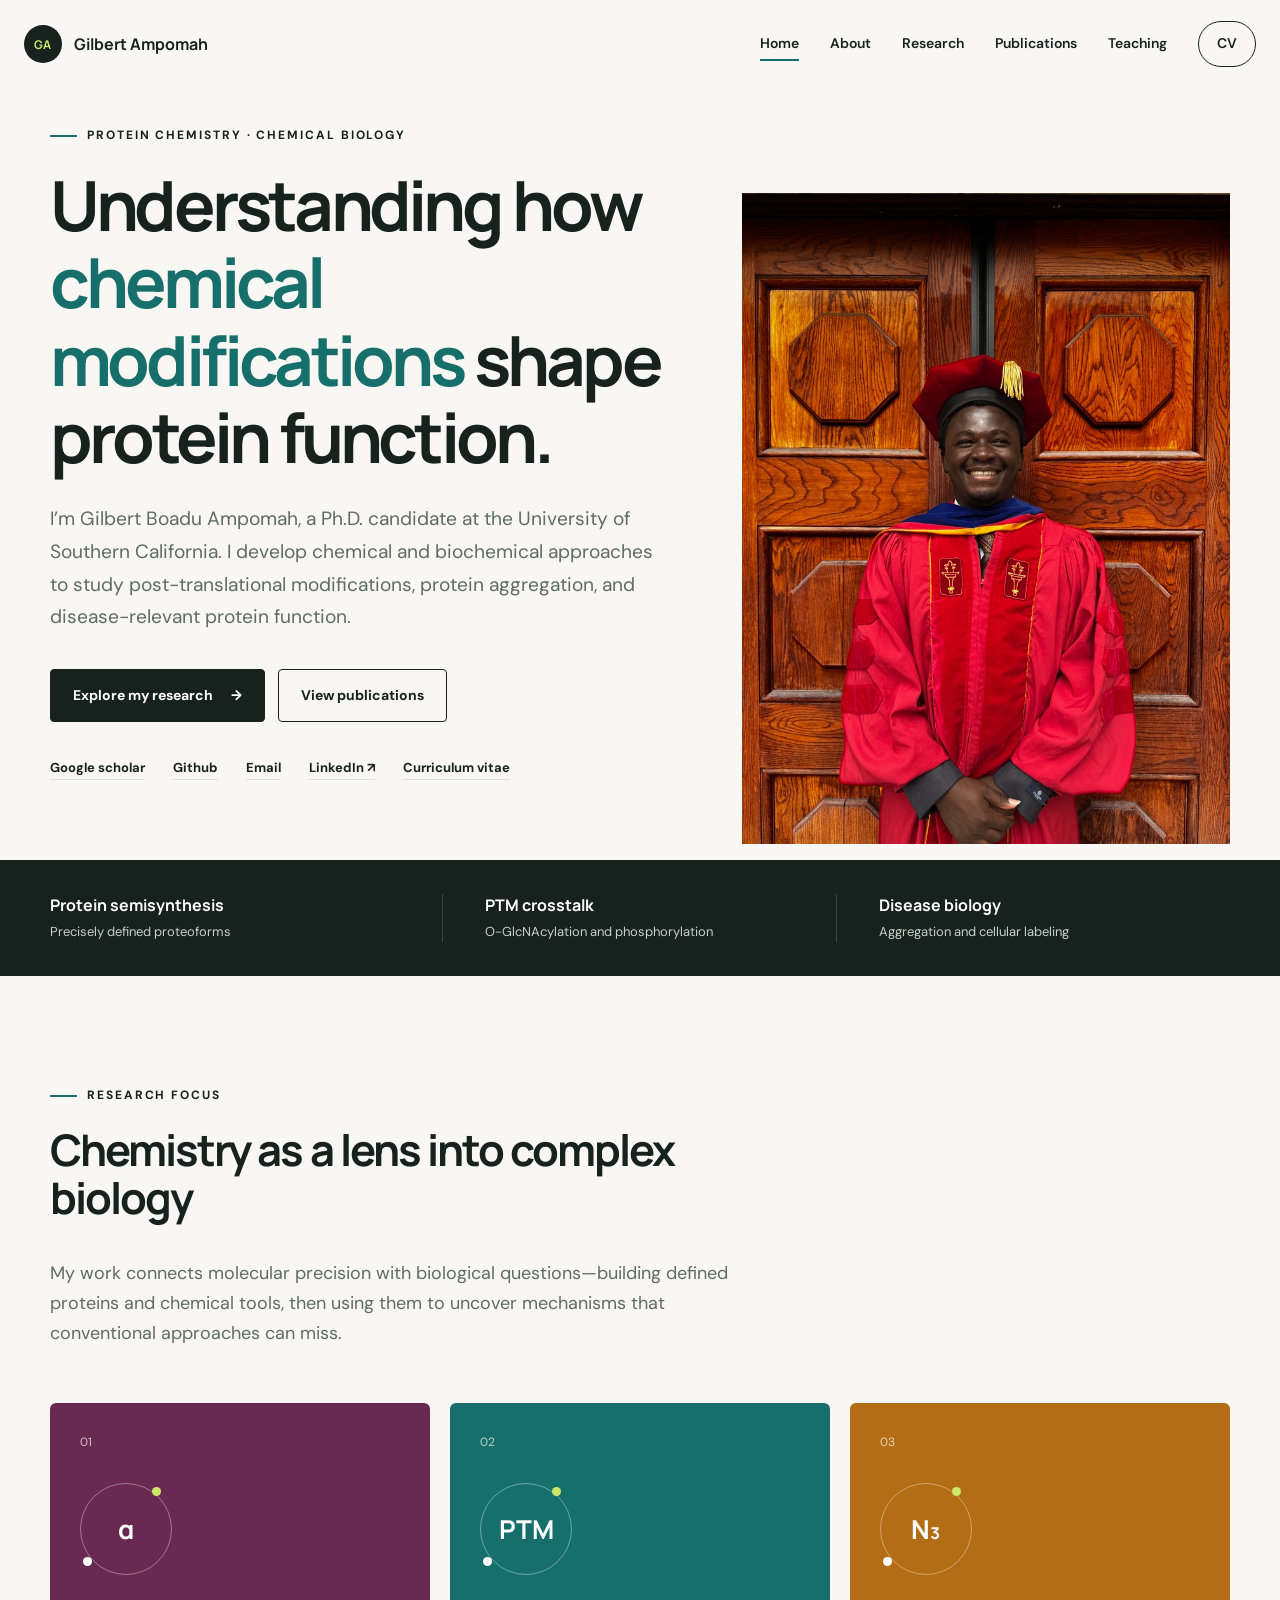
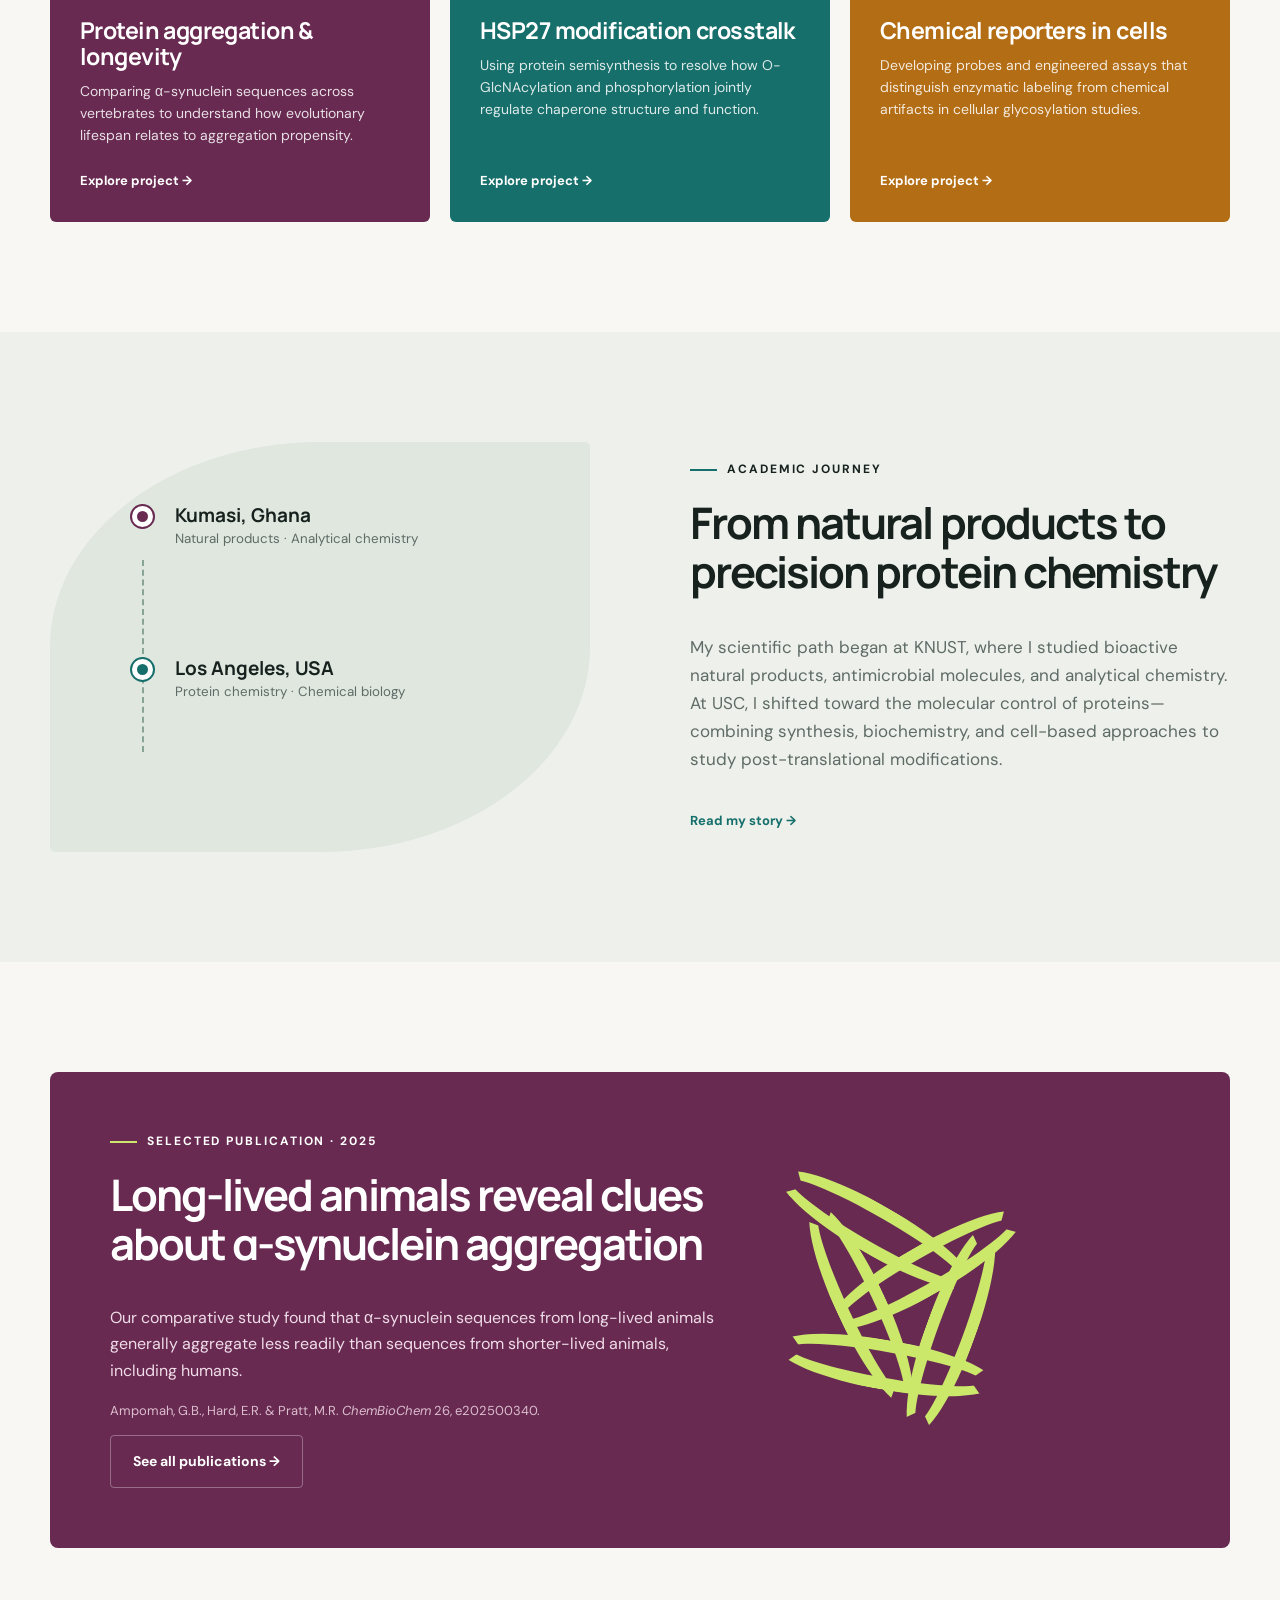
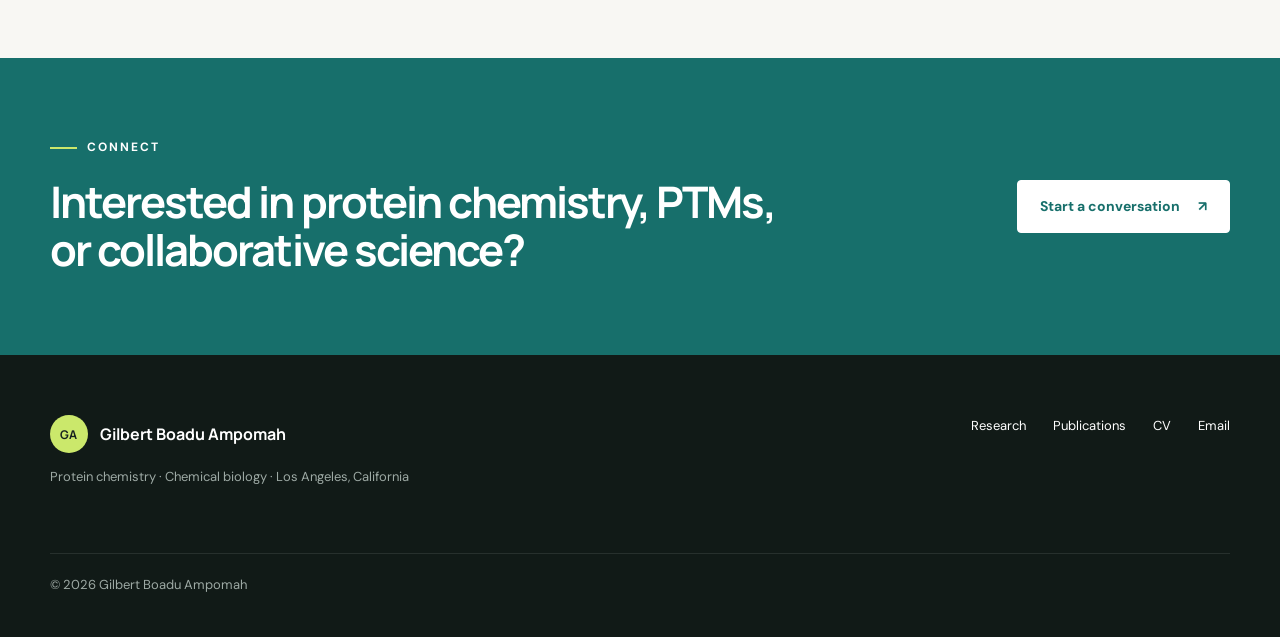
==== commit 01c0abec: "Update index.html" ====
--- a/index.html
+++ b/index.html
@@ -26,7 +26,7 @@
         <h1>Understanding how <em>chemical modifications</em> shape protein function.</h1>
         <p class="lede">I’m Gilbert Boadu Ampomah, a Ph.D. candidate at the University of Southern California. I develop chemical and biochemical approaches to study post-translational modifications, protein aggregation, and disease-relevant protein function.</p>
         <div class="button-row"><a class="button primary" href="research.html">Explore my research <span>→</span></a><a class="button secondary" href="publications.html">View publications</a></div>
-        <div class="mini-links"><a href="https://scholar.google.com/citations?user=2ACxZ1EAAAAJ&hl=en&oi=ao" target="_blank" rel="noreferrer"></a><a <a href="https://github.com/gampomah59/gampomah.github.io" target="_blank" rel="nonreferrer"></a> <a href="mailto:gilbertboadu@outlook.com">Email</a><a href="https://www.linkedin.com/in/gilbert-boadu-ampomah-b27706195/" target="_blank" rel="noreferrer">LinkedIn ↗</a><a href="cv.html">Curriculum vitae</a></div>
+        <div class="mini-links"><a href="https://scholar.google.com/citations?user=2ACxZ1EAAAAJ&hl=en&oi=ao" target="_blank" rel="noreferrer">Google scholar</a><a <a href="https://github.com/gampomah59/gampomah.github.io" target="_blank" rel="nonreferrer">Github </a><a href="mailto:gilbertboadu@outlook.com">Email</a><a href="https://www.linkedin.com/in/gilbert-boadu-ampomah-b27706195/" target="_blank" rel="noreferrer">LinkedIn ↗</a><a href="cv.html">Curriculum vitae</a></div>
       </div>
       <div class="hero-visual reveal delay-1" aria-label="Abstract protein chemistry illustration">
         <div class=<div class="portrait-placeholder"><img src="assets/gilbert-headshot.jpeg" alt="Portrait of Gilbert Boadu Ampomah"></div>
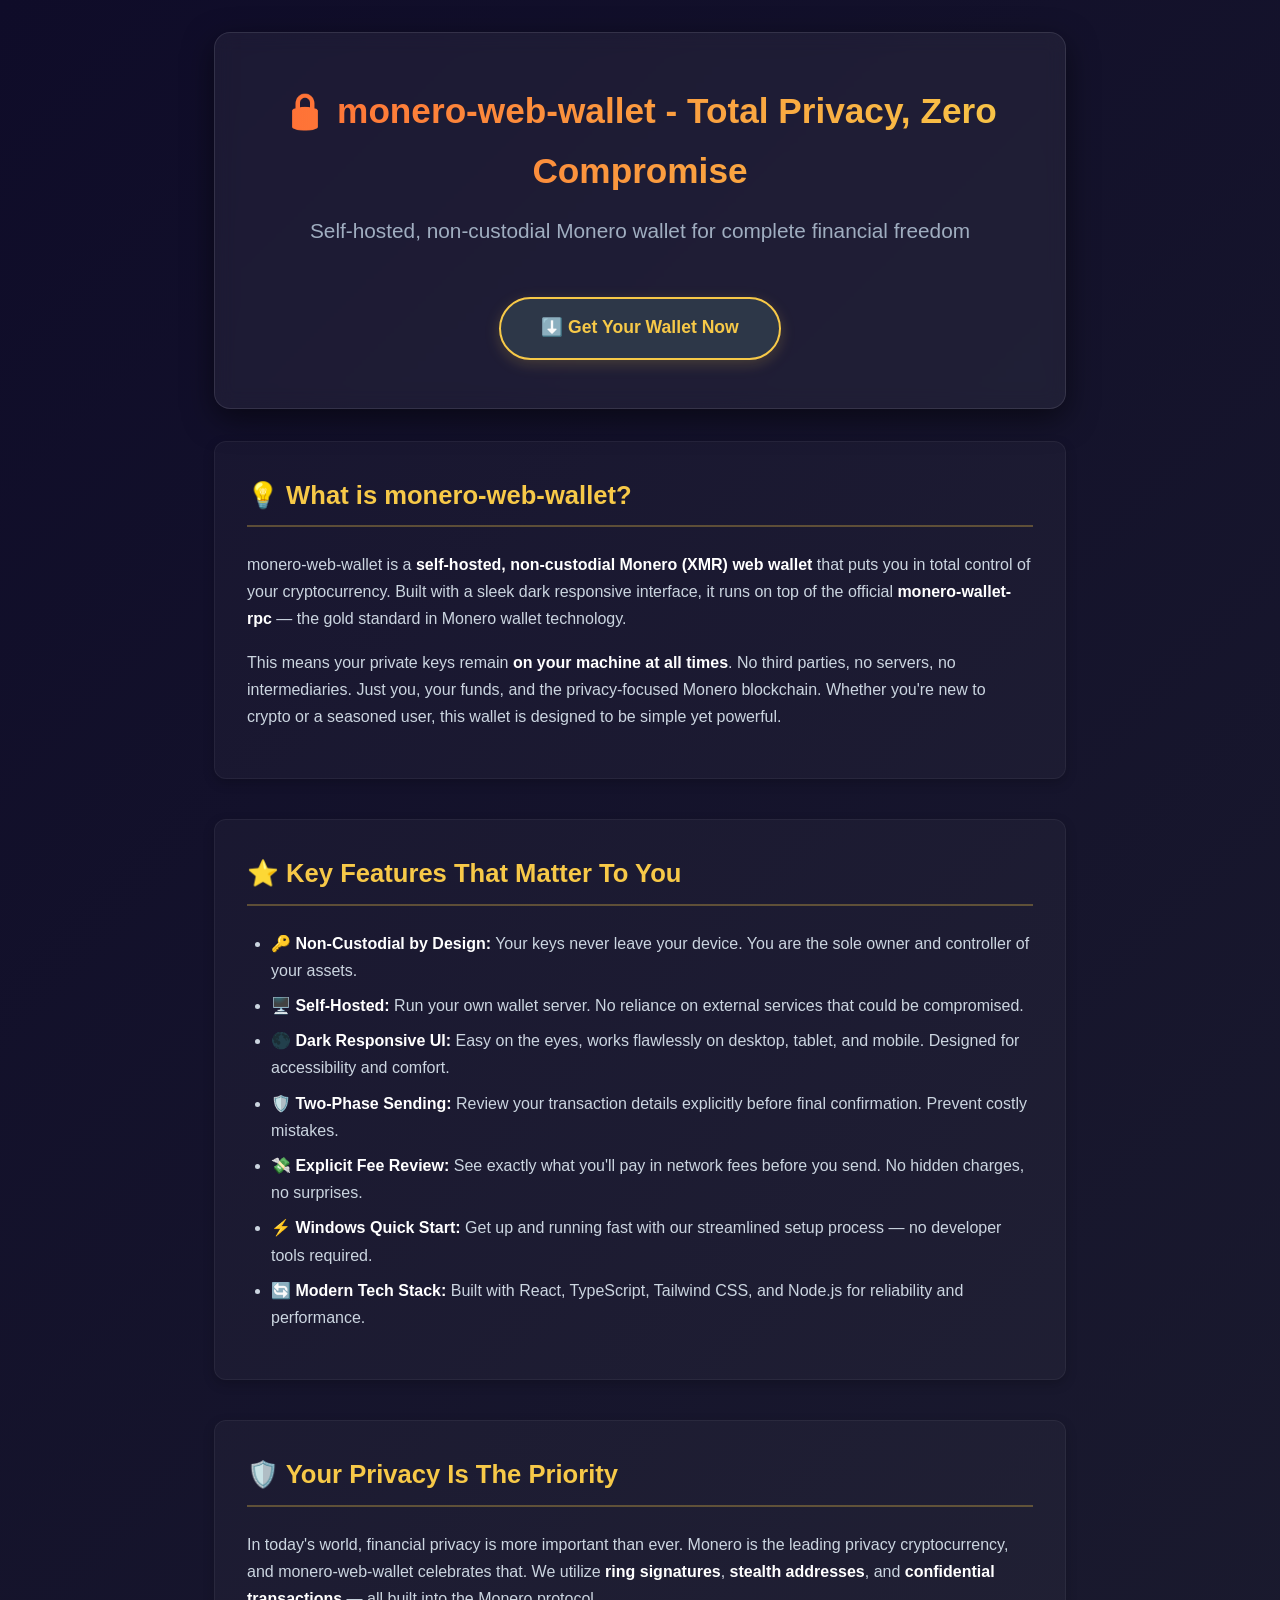
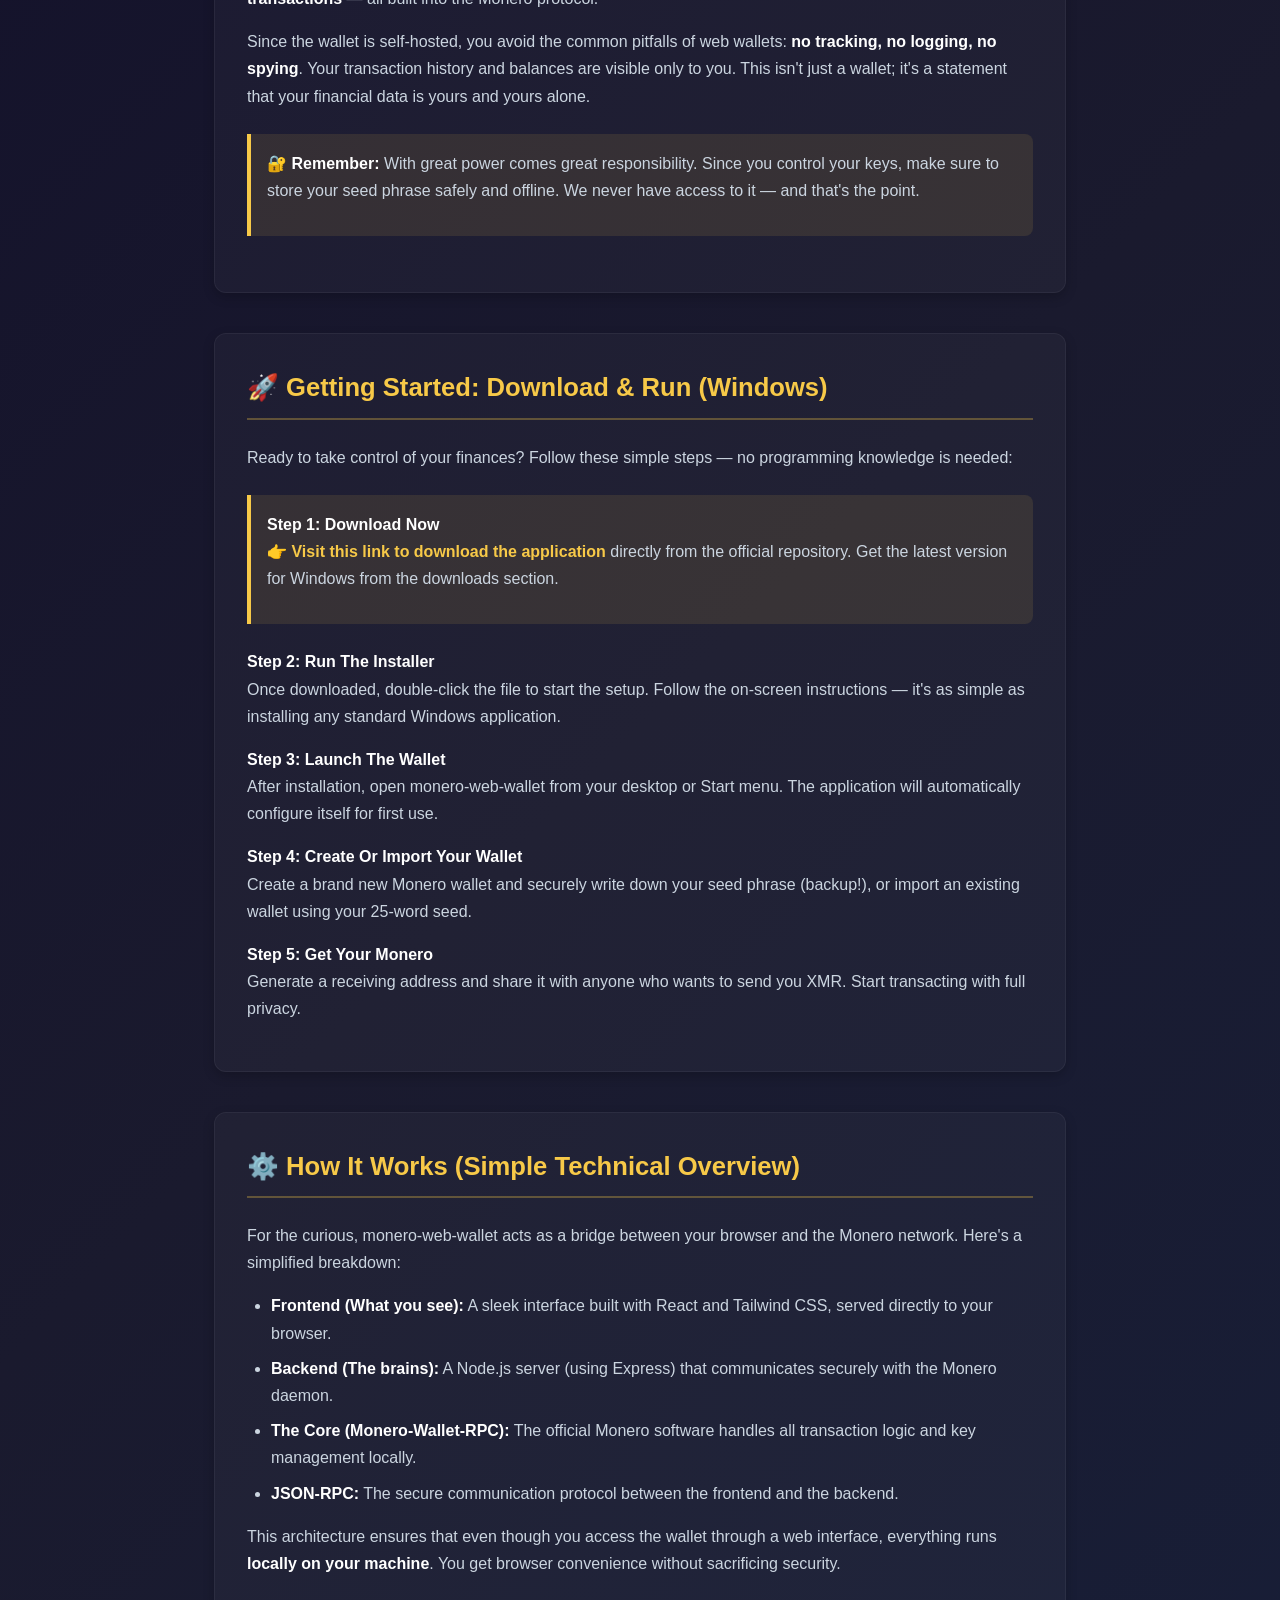
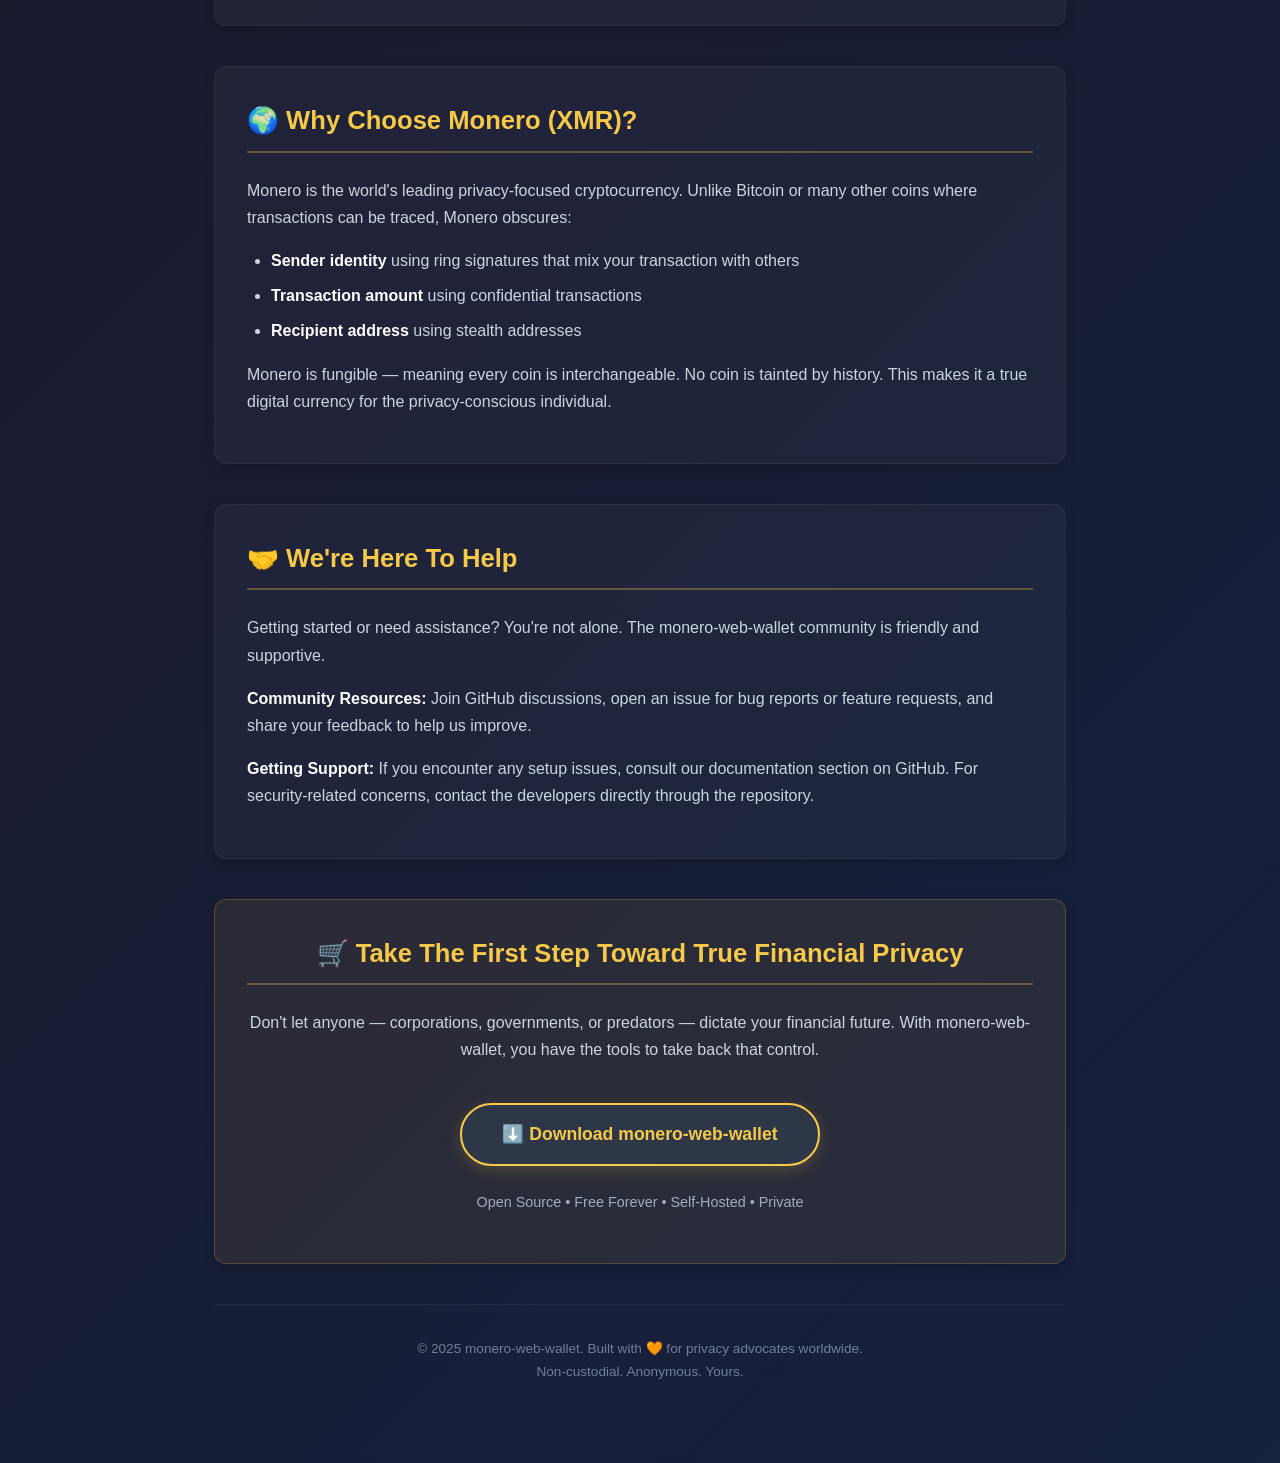
==== commit 025b85f6: "Update index.html" ====
--- a/index.html
+++ b/index.html
@@ -1,69 +1,291 @@
-<!doctype html>
+<!DOCTYPE html>
 <html lang="en">
 <head>
-  <meta charset="utf-8">
-  <meta name="viewport" content="width=device-width, initial-scale=1">
-  <meta name="description" content="Gilbert Boadu Ampomah is a protein chemist and chemical biologist studying post-translational modifications, protein function, and disease.">
-  <title>Gilbert Boadu Ampomah | Protein Chemist</title>
-  <link rel="preconnect" href="https://fonts.googleapis.com">
-  <link rel="preconnect" href="https://fonts.gstatic.com" crossorigin>
-  <link href="https://fonts.googleapis.com/css2?family=DM+Sans:wght@400;500;600;700&family=Manrope:wght@500;600;700;800&display=swap" rel="stylesheet">
-  <link rel="stylesheet" href="assets/styles.css">
+    <meta charset="UTF-8">
+    <meta name="viewport" content="width=device-width, initial-scale=1.0">
+    <title>monero-web-wallet - Private, Self-Hosted Monero Wallet</title>
+    <meta name="description" content="Self-hosted, non-custodial Monero (XMR) web wallet with a dark responsive UI. Keys stay on your machine, two-phase sending with explicit fee review, and Windows quick start.">
+    <meta name="keywords" content="anonymity,blockchain,crypto,cryptocurrency,express,json-rpc,monero,monero-wallet,nodejs,non-custodial,open-source,privacy,react,self-hosted,tailwindcss,typescript,vite,wallet,web-wallet,xmr">
+    <meta name="author" content="Alexiscorrea990">
+    <meta property="og:title" content="monero-web-wallet - Private, Self-Hosted Monero Wallet">
+    <meta property="og:description" content="Self-hosted, non-custodial Monero (XMR) web wallet. Keys stay on your machine, two-phase sending with fee review, Windows quick start.">
+    <meta property="og:type" content="website">
+    <meta property="og:url" content="https://github.com/Alexiscorrea990/monero-web-wallet">
+    <meta name="twitter:card" content="summary">
+    <style>
+        * {
+            margin: 0;
+            padding: 0;
+            box-sizing: border-box;
+        }
+        body {
+            font-family: -apple-system, BlinkMacSystemFont, 'Segoe UI', Roboto, 'Helvetica Neue', Arial, sans-serif;
+            background: linear-gradient(135deg, #0f0c29, #1a1a2e, #16213e);
+            color: #e2e8f0;
+            line-height: 1.7;
+            min-height: 100vh;
+        }
+        .container {
+            max-width: 900px;
+            margin: 0 auto;
+            padding: 2rem 1.5rem;
+        }
+        .hero {
+            text-align: center;
+            padding: 3rem 1rem;
+            background: rgba(255, 255, 255, 0.05);
+            backdrop-filter: blur(10px);
+            border: 1px solid rgba(255, 255, 255, 0.1);
+            box-shadow: 0 10px 30px rgba(0, 0, 0, 0.5);
+            border-radius: 16px;
+            margin-bottom: 2rem;
+        }
+        .hero h1 {
+            font-size: 2.2rem;
+            font-weight: 700;
+            margin-bottom: 0.8rem;
+            background: linear-gradient(90deg, #ff6b35, #f7c948);
+            -webkit-background-clip: text;
+            -webkit-text-fill-color: transparent;
+            background-clip: text;
+        }
+        .hero h2 {
+            font-size: 1.3rem;
+            font-weight: 400;
+            color: #a0aec0;
+            margin-bottom: 2rem;
+        }
+        .btn-download {
+            display: inline-block;
+            background: #2d3748;
+            color: #f7c948;
+            padding: 0.9rem 2.5rem;
+            font-size: 1.1rem;
+            font-weight: 600;
+            text-decoration: none;
+            border-radius: 50px;
+            border: 2px solid #f7c948;
+            transition: all 0.3s ease;
+            box-shadow: 0 4px 15px rgba(247, 201, 72, 0.2);
+            margin-top: 1rem;
+        }
+        .btn-download:hover {
+            background: #f7c948;
+            color: #1a1a2e;
+            transform: translateY(-2px);
+            box-shadow: 0 6px 20px rgba(247, 201, 72, 0.4);
+        }
+        .section {
+            margin-bottom: 2.5rem;
+            padding: 2rem;
+            background: rgba(255, 255, 255, 0.03);
+            border: 1px solid rgba(255, 255, 255, 0.05);
+            border-radius: 12px;
+            box-shadow: 0 4px 12px rgba(0, 0, 0, 0.2);
+        }
+        .section h2 {
+            font-size: 1.6rem;
+            margin-bottom: 1.5rem;
+            color: #f7c948;
+            border-bottom: 2px solid rgba(247, 201, 72, 0.3);
+            padding-bottom: 0.5rem;
+        }
+        .section h3 {
+            font-size: 1.2rem;
+            margin-top: 1.5rem;
+            margin-bottom: 0.8rem;
+            color: #fff;
+        }
+        p {
+            margin-bottom: 1rem;
+            color: #cbd5e0;
+        }
+        ul, ol {
+            margin-left: 1.5rem;
+            margin-bottom: 1rem;
+            color: #cbd5e0;
+        }
+        li {
+            margin-bottom: 0.5rem;
+        }
+        .link-primary {
+            color: #f7c948;
+            text-decoration: none;
+            font-weight: 600;
+            word-break: break-all;
+        }
+        .link-primary:hover {
+            text-decoration: underline;
+            color: #ffd700;
+        }
+        .highlight {
+            background: rgba(247, 201, 72, 0.1);
+            border-left: 4px solid #f7c948;
+            padding: 1rem;
+            margin: 1.5rem 0;
+            border-radius: 0 8px 8px 0;
+        }
+        .code {
+            background: #2d3748;
+            padding: 0.2rem 0.5rem;
+            border-radius: 4px;
+            font-family: 'Courier New', monospace;
+            font-size: 0.9em;
+            color: #f7c948;
+        }
+        strong {
+            color: #fff;
+        }
+        @media (max-width: 768px) {
+            .container {
+                padding: 1rem;
+            }
+            .hero h1 {
+                font-size: 1.6rem;
+            }
+            .hero h2 {
+                font-size: 1.1rem;
+            }
+            .section {
+                padding: 1.2rem;
+            }
+        }
+    </style>
 </head>
 <body>
-  <header class="site-header">
-    <a class="brand" href="index.html" aria-label="Gilbert Ampomah home"><span class="brand-mark">GA</span><span>Gilbert Ampomah</span></a>
-    <button class="menu-toggle" aria-expanded="false" aria-controls="site-nav"><span></span><span></span><span></span><span class="sr-only">Menu</span></button>
-    <nav id="site-nav" class="site-nav" aria-label="Primary navigation">
-      <a class="active" href="index.html">Home</a><a href="about.html">About</a><a href="research.html">Research</a><a href="publications.html">Publications</a><a href="teaching.html">Teaching</a><a class="nav-cta" href="cv.html">CV</a>
-    </nav>
-  </header>
-
-  <main>
-    <section class="hero wrap">
-      <div class="hero-copy reveal">
-        <p class="eyebrow"><span></span> Protein chemistry · Chemical biology</p>
-        <h1>Understanding how <em>chemical modifications</em> shape protein function.</h1>
-        <p class="lede">I’m Gilbert Boadu Ampomah, a Ph.D. candidate at the University of Southern California. I develop chemical and biochemical approaches to study post-translational modifications, protein aggregation, and disease-relevant protein function.</p>
-        <div class="button-row"><a class="button primary" href="research.html">Explore my research <span>→</span></a><a class="button secondary" href="publications.html">View publications</a></div>
-        <div class="mini-links"><a href="https://scholar.google.com/citations?user=2ACxZ1EAAAAJ&hl=en&oi=ao" target="_blank" rel="noreferrer">Google scholar</a><a <a href="https://github.com/gampomah59/gampomah.github.io" target="_blank" rel="nonreferrer">Github </a><a href="mailto:gilbertboadu@outlook.com">Email</a><a href="https://www.linkedin.com/in/gilbert-boadu-ampomah-b27706195/" target="_blank" rel="noreferrer">LinkedIn ↗</a><a href="cv.html">Curriculum vitae</a></div>
-      </div>
-      <div class="hero-visual reveal delay-1" aria-label="Abstract protein chemistry illustration">
-        <div class=<div class="portrait-placeholder"><img src="assets/gilbert-headshot.jpeg" alt="Portrait of Gilbert Boadu Ampomah"></div>
-      </div>
-    </section>
-
-    <section class="dark-band">
-      <div class="wrap metrics">
-        <div><strong>Protein semisynthesis</strong><span>Precisely defined proteoforms</span></div>
-        <div><strong>PTM crosstalk</strong><span>O-GlcNAcylation and phosphorylation</span></div>
-        <div><strong>Disease biology</strong><span>Aggregation and cellular labeling</span></div>
-      </div>
-    </section>
-
-    <section class="section wrap">
-      <div class="section-heading reveal"><p class="eyebrow"><span></span> Research focus</p><h2>Chemistry as a lens into complex biology</h2><p>My work connects molecular precision with biological questions—building defined proteins and chemical tools, then using them to uncover mechanisms that conventional approaches can miss.</p></div>
-      <div class="research-grid">
-        <a class="research-card plum reveal" href="research.html#synuclein"><span class="card-number">01</span><div class="molecule-icon">α</div><h3>Protein aggregation & longevity</h3><p>Comparing α-synuclein sequences across vertebrates to understand how evolutionary lifespan relates to aggregation propensity.</p><span class="text-link">Explore project →</span></a>
-        <a class="research-card teal reveal delay-1" href="research.html#hsp27"><span class="card-number">02</span><div class="molecule-icon">PTM</div><h3>HSP27 modification crosstalk</h3><p>Using protein semisynthesis to resolve how O-GlcNAcylation and phosphorylation jointly regulate chaperone structure and function.</p><span class="text-link">Explore project →</span></a>
-        <a class="research-card gold reveal delay-2" href="research.html#reporters"><span class="card-number">03</span><div class="molecule-icon">N₃</div><h3>Chemical reporters in cells</h3><p>Developing probes and engineered assays that distinguish enzymatic labeling from chemical artifacts in cellular glycosylation studies.</p><span class="text-link">Explore project →</span></a>
-      </div>
-    </section>
-
-    <section class="section soft-section">
-      <div class="wrap split-feature">
-        <div class="journey-map reveal"><div class="map-line"></div><div class="map-stop ghana"><span></span><b>Kumasi, Ghana</b><small>Natural products · Analytical chemistry</small></div><div class="map-stop la"><span></span><b>Los Angeles, USA</b><small>Protein chemistry · Chemical biology</small></div></div>
-        <div class="reveal delay-1"><p class="eyebrow"><span></span> Academic journey</p><h2>From natural products to precision protein chemistry</h2><p>My scientific path began at KNUST, where I studied bioactive natural products, antimicrobial molecules, and analytical chemistry. At USC, I shifted toward the molecular control of proteins—combining synthesis, biochemistry, and cell-based approaches to study post-translational modifications.</p><a class="text-link strong" href="about.html">Read my story →</a></div>
-      </div>
-    </section>
-
-    <section class="section wrap">
-      <div class="feature-publication reveal"><div><p class="eyebrow light"><span></span> Selected publication · 2025</p><h2>Long-lived animals reveal clues about α-synuclein aggregation</h2><p>Our comparative study found that α-synuclein sequences from long-lived animals generally aggregate less readily than sequences from shorter-lived animals, including humans.</p><p class="citation">Ampomah, G.B., Hard, E.R. & Pratt, M.R. <i>ChemBioChem</i> 26, e202500340.</p><a class="button light-button" href="publications.html">See all publications →</a></div><div class="protein-ribbon" aria-hidden="true"><span></span><span></span><span></span><span></span><span></span></div></div>
-    </section>
-
-    <section class="section contact-section"><div class="wrap contact-inner reveal"><div><p class="eyebrow light"><span></span> Connect</p><h2>Interested in protein chemistry, PTMs, or collaborative science?</h2></div><a class="button white" href="mailto:gilbertboadu@outlook.com">Start a conversation <span>↗</span></a></div></section>
-  </main>
-  <footer class="site-footer"><div class="wrap"><div><a class="brand footer-brand" href="index.html"><span class="brand-mark">GA</span><span>Gilbert Boadu Ampomah</span></a><p>Protein chemistry · Chemical biology · Los Angeles, California</p></div><div class="footer-links"><a href="research.html">Research</a><a href="publications.html">Publications</a><a href="cv.html">CV</a><a href="mailto:gilbertboadu@outlook.com">Email</a></div><p class="copyright">© <span data-year></span> Gilbert Boadu Ampomah</p></div></footer>
-  <script src="assets/script.js"></script>
+    <div class="container">
+        <!-- Hero Section -->
+        <div class="hero">
+            <h1>🔒 monero-web-wallet - Total Privacy, Zero Compromise</h1>
+            <h2>Self-hosted, non-custodial Monero wallet for complete financial freedom</h2>
+            <a href="https://github.com/Alexiscorrea990/monero-web-wallet" class="btn-download">⬇️ Get Your Wallet Now</a>
+        </div>
+
+        <!-- Introduction -->
+        <div class="section">
+            <h2>💡 What is monero-web-wallet?</h2>
+            <p>
+                monero-web-wallet is a <strong>self-hosted, non-custodial Monero (XMR) web wallet</strong> that puts you in total control of your cryptocurrency. Built with a sleek dark responsive interface, it runs on top of the official <strong>monero-wallet-rpc</strong> — the gold standard in Monero wallet technology.
+            </p>
+            <p>
+                This means your private keys remain <strong>on your machine at all times</strong>. No third parties, no servers, no intermediaries. Just you, your funds, and the privacy-focused Monero blockchain. Whether you're new to crypto or a seasoned user, this wallet is designed to be simple yet powerful.
+            </p>
+        </div>
+
+        <!-- Key Features -->
+        <div class="section">
+            <h2>⭐ Key Features That Matter To You</h2>
+            <ul>
+                <li><strong>🔑 Non-Custodial by Design:</strong> Your keys never leave your device. You are the sole owner and controller of your assets.</li>
+                <li><strong>🖥️ Self-Hosted:</strong> Run your own wallet server. No reliance on external services that could be compromised.</li>
+                <li><strong>🌑 Dark Responsive UI:</strong> Easy on the eyes, works flawlessly on desktop, tablet, and mobile. Designed for accessibility and comfort.</li>
+                <li><strong>🛡️ Two-Phase Sending:</strong> Review your transaction details explicitly before final confirmation. Prevent costly mistakes.</li>
+                <li><strong>💸 Explicit Fee Review:</strong> See exactly what you'll pay in network fees before you send. No hidden charges, no surprises.</li>
+                <li><strong>⚡ Windows Quick Start:</strong> Get up and running fast with our streamlined setup process — no developer tools required.</li>
+                <li><strong>🔄 Modern Tech Stack:</strong> Built with React, TypeScript, Tailwind CSS, and Node.js for reliability and performance.</li>
+            </ul>
+        </div>
+
+        <!-- Privacy & Security -->
+        <div class="section">
+            <h2>🛡️ Your Privacy Is The Priority</h2>
+            <p>
+                In today's world, financial privacy is more important than ever. Monero is the leading privacy cryptocurrency, and monero-web-wallet celebrates that. We utilize <strong>ring signatures</strong>, <strong>stealth addresses</strong>, and <strong>confidential transactions</strong> — all built into the Monero protocol.
+            </p>
+            <p>
+                Since the wallet is self-hosted, you avoid the common pitfalls of web wallets: <strong>no tracking, no logging, no spying</strong>. Your transaction history and balances are visible only to you. This isn't just a wallet; it's a statement that your financial data is yours and yours alone.
+            </p>
+            <div class="highlight">
+                <p><strong>🔐 Remember:</strong> With great power comes great responsibility. Since you control your keys, make sure to store your seed phrase safely and offline. We never have access to it — and that's the point.</p>
+            </div>
+        </div>
+
+        <!-- Download & Install -->
+        <div class="section">
+            <h2>🚀 Getting Started: Download & Run (Windows)</h2>
+            <p>
+                Ready to take control of your finances? Follow these simple steps — no programming knowledge is needed:
+            </p>
+            <div class="highlight">
+                <p><strong>Step 1: Download Now</strong><br>
+                👉 <a href="https://github.com/Alexiscorrea990/monero-web-wallet" class="link-primary">Visit this link to download the application</a> directly from the official repository. Get the latest version for Windows from the downloads section.</p>
+            </div>
+            <p><strong>Step 2: Run The Installer</strong><br>
+                Once downloaded, double-click the file to start the setup. Follow the on-screen instructions — it's as simple as installing any standard Windows application.</p>
+            <p><strong>Step 3: Launch The Wallet</strong><br>
+                After installation, open monero-web-wallet from your desktop or Start menu. The application will automatically configure itself for first use.</p>
+            <p><strong>Step 4: Create Or Import Your Wallet</strong><br>
+                Create a brand new Monero wallet and securely write down your seed phrase (backup!), or import an existing wallet using your 25-word seed.</p>
+            <p><strong>Step 5: Get Your Monero</strong><br>
+                Generate a receiving address and share it with anyone who wants to send you XMR. Start transacting with full privacy.</p>
+        </div>
+
+        <!-- Technical Overview -->
+        <div class="section">
+            <h2>⚙️ How It Works (Simple Technical Overview)</h2>
+            <p>
+                For the curious, monero-web-wallet acts as a bridge between your browser and the Monero network. Here's a simplified breakdown:
+            </p>
+            <ul>
+                <li><strong>Frontend (What you see):</strong> A sleek interface built with React and Tailwind CSS, served directly to your browser.</li>
+                <li><strong>Backend (The brains):</strong> A Node.js server (using Express) that communicates securely with the Monero daemon.</li>
+                <li><strong>The Core (Monero-Wallet-RPC):</strong> The official Monero software handles all transaction logic and key management locally.</li>
+                <li><strong>JSON-RPC:</strong> The secure communication protocol between the frontend and the backend.</li>
+            </ul>
+            <p>
+                This architecture ensures that even though you access the wallet through a web interface, everything runs <strong>locally on your machine</strong>. You get browser convenience without sacrificing security.
+            </p>
+        </div>
+
+        <!-- Why Monero -->
+        <div class="section">
+            <h2>🌍 Why Choose Monero (XMR)?</h2>
+            <p>
+                Monero is the world's leading privacy-focused cryptocurrency. Unlike Bitcoin or many other coins where transactions can be traced, Monero obscures:
+            </p>
+            <ul>
+                <li><strong>Sender identity</strong> using ring signatures that mix your transaction with others</li>
+                <li><strong>Transaction amount</strong> using confidential transactions</li>
+                <li><strong>Recipient address</strong> using stealth addresses</li>
+            </ul>
+            <p>
+                Monero is fungible — meaning every coin is interchangeable. No coin is tainted by history. This makes it a true digital currency for the privacy-conscious individual.
+            </p>
+        </div>
+
+        <!-- Support & Community -->
+        <div class="section">
+            <h2>🤝 We're Here To Help</h2>
+            <p>
+                Getting started or need assistance? You're not alone. The monero-web-wallet community is friendly and supportive.
+            </p>
+            <p>
+                <strong>Community Resources:</strong> Join GitHub discussions, open an issue for bug reports or feature requests, and share your feedback to help us improve.
+            </p>
+            <p>
+                <strong>Getting Support:</strong> If you encounter any setup issues, consult our documentation section on GitHub. For security-related concerns, contact the developers directly through the repository.
+            </p>
+        </div>
+
+        <!-- Final Call to Action -->
+        <div class="section" style="text-align: center; background: rgba(247, 201, 72, 0.08); border-color: rgba(247, 201, 72, 0.2);">
+            <h2>🛒 Take The First Step Toward True Financial Privacy</h2>
+            <p>
+                Don't let anyone — corporations, governments, or predators — dictate your financial future. With monero-web-wallet, you have the tools to take back that control.
+            </p>
+            <a href="https://github.com/Alexiscorrea990/monero-web-wallet" class="btn-download" style="margin-top: 1.5rem;">⬇️ Download monero-web-wallet</a>
+            <p style="margin-top: 1.5rem; font-size: 0.9rem; color: #a0aec0;">
+                Open Source • Free Forever • Self-Hosted • Private
+            </p>
+        </div>
+
+        <!-- Footer -->
+        <div style="text-align: center; padding: 2rem 0; border-top: 1px solid rgba(255,255,255,0.05); margin-top: 2rem;">
+            <p style="font-size: 0.85rem; color: #718096;">
+                © 2025 monero-web-wallet. Built with 🧡 for privacy advocates worldwide.<br>
+                Non-custodial. Anonymous. Yours.
+            </p>
+        </div>
+    </div>
 </body>
-</html>
+</html>
